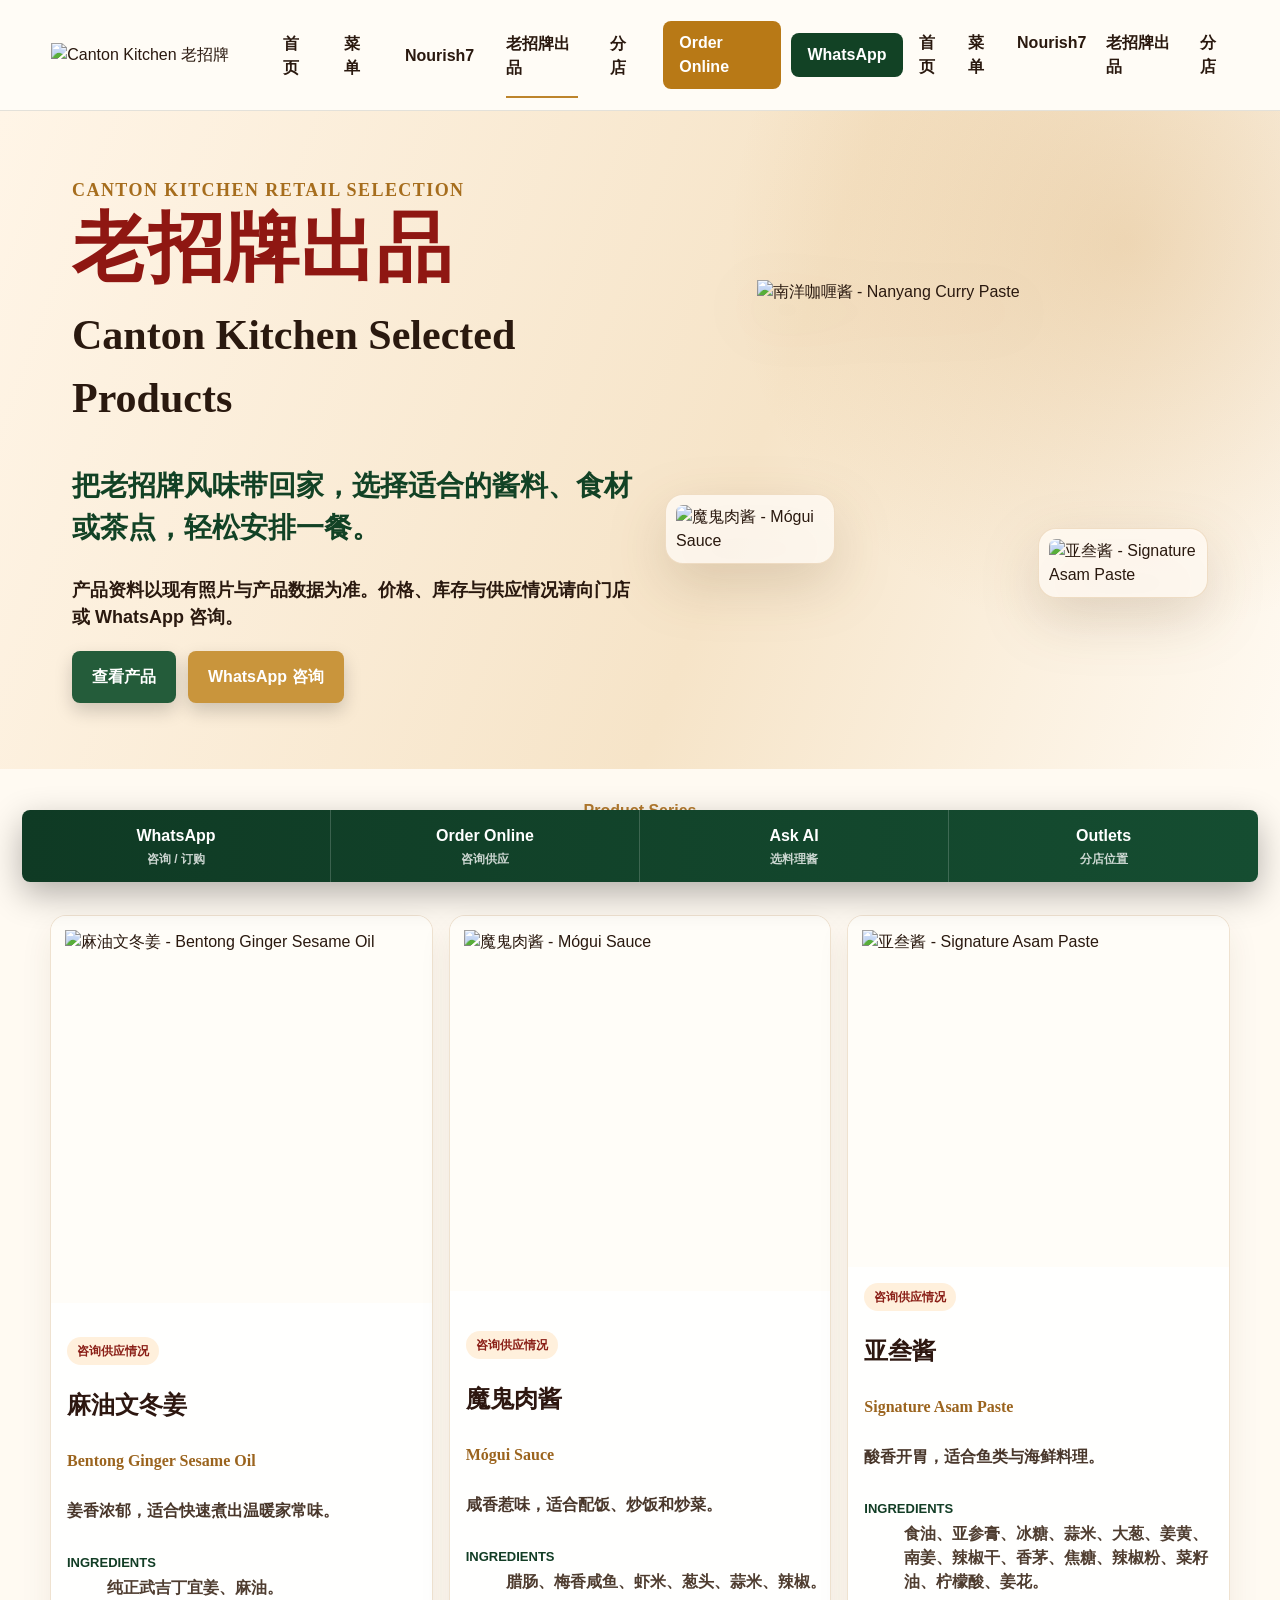
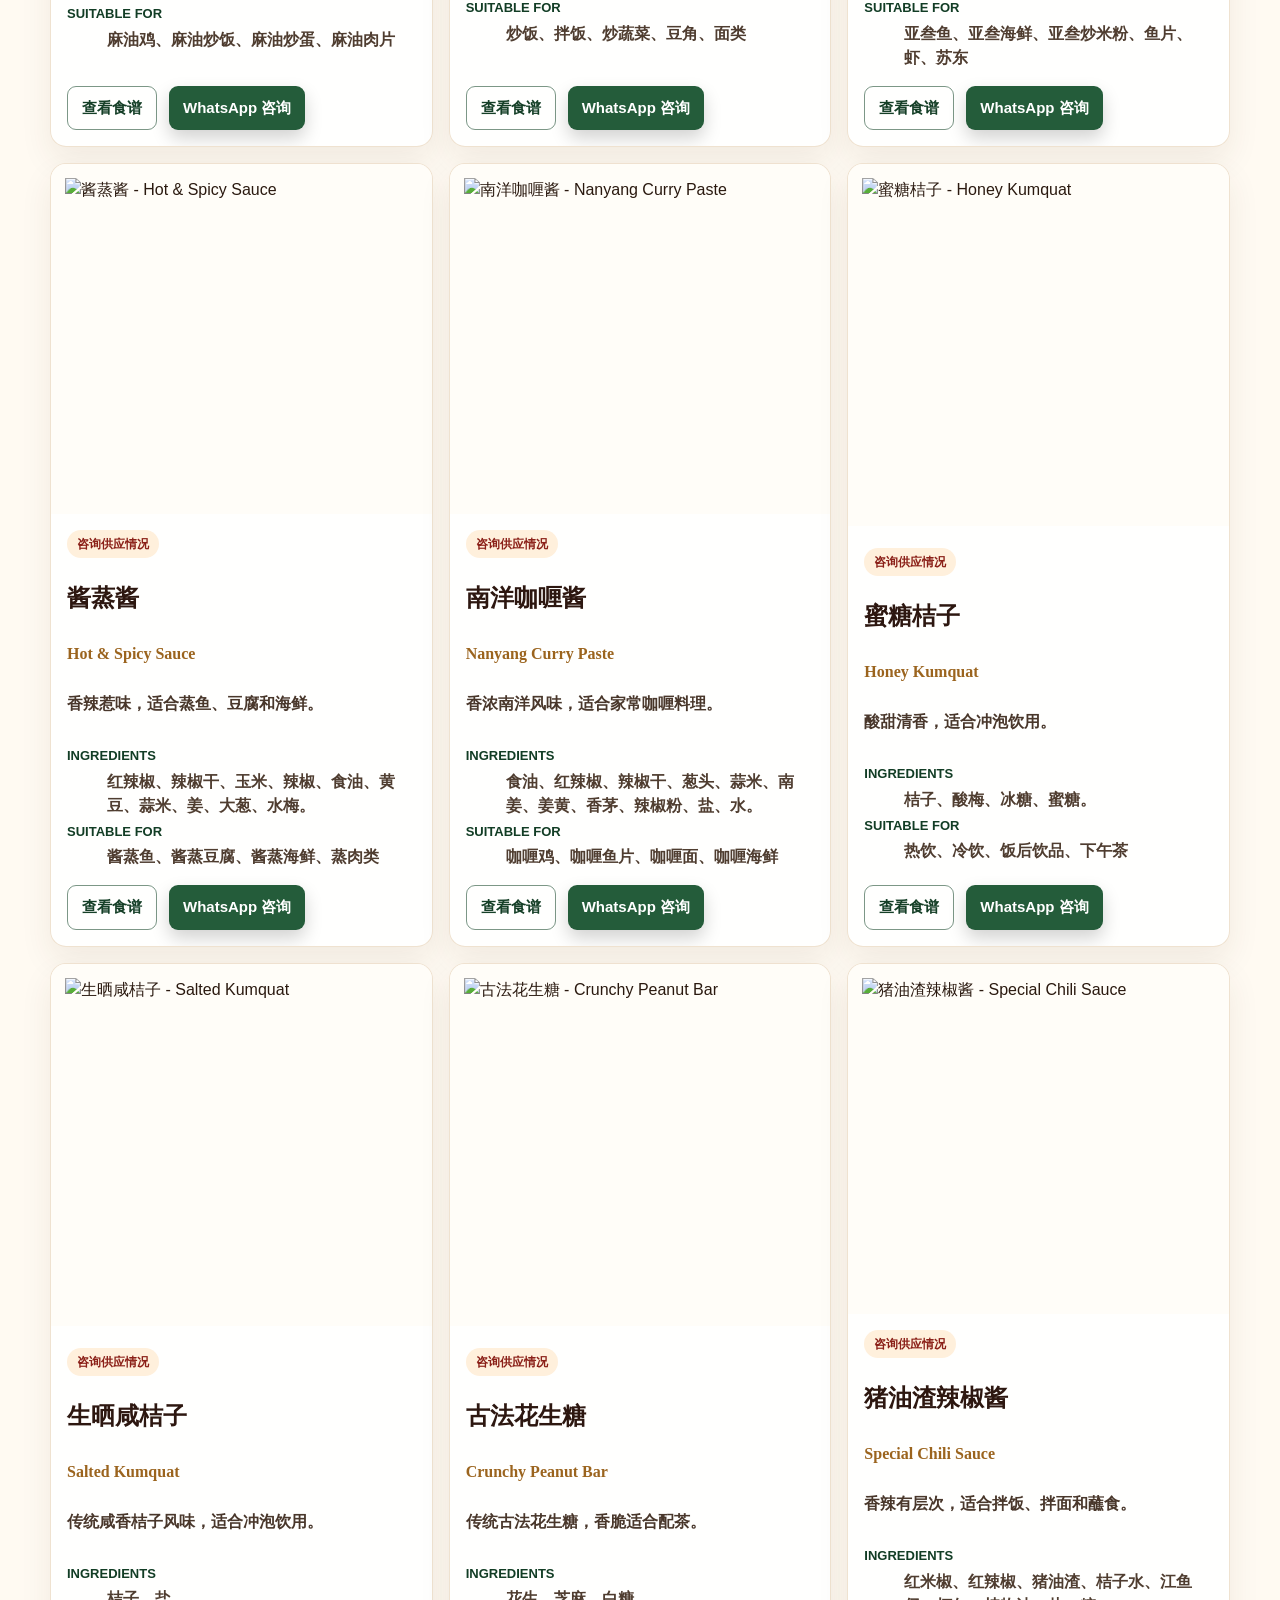
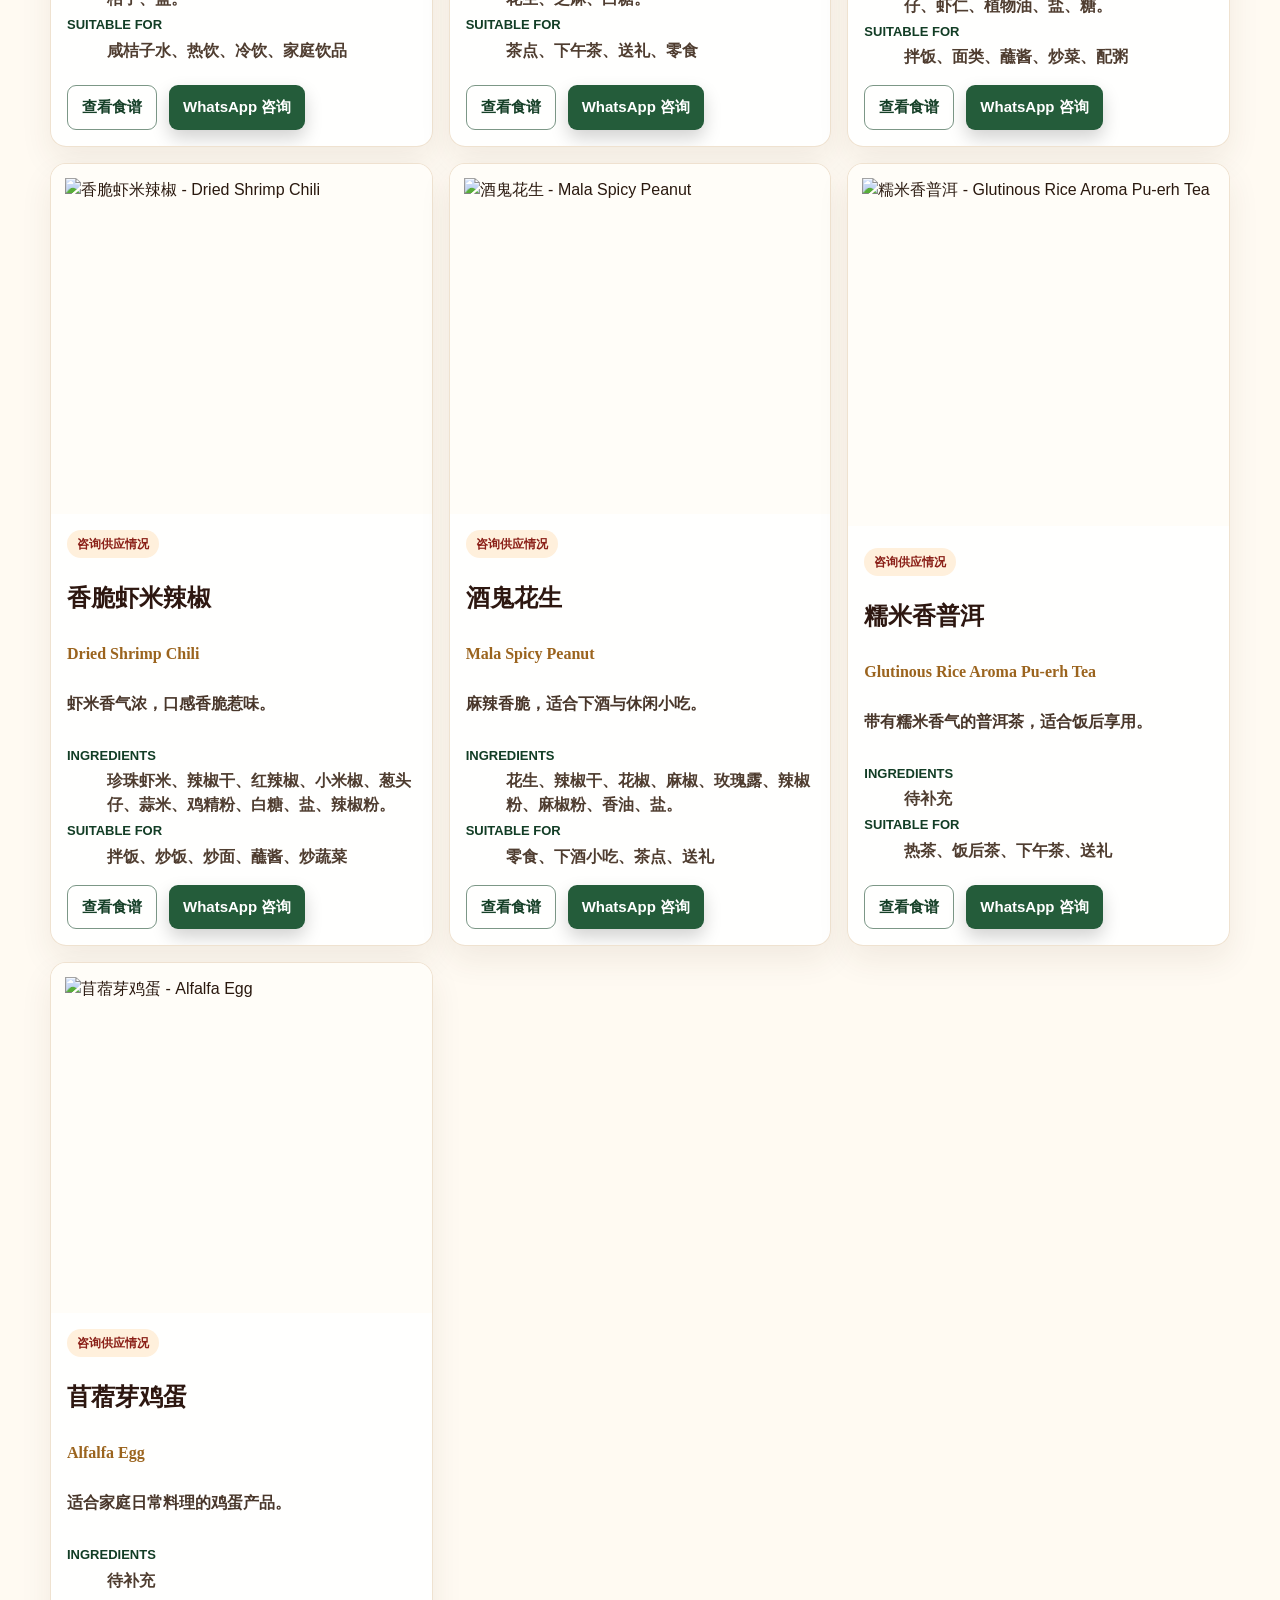
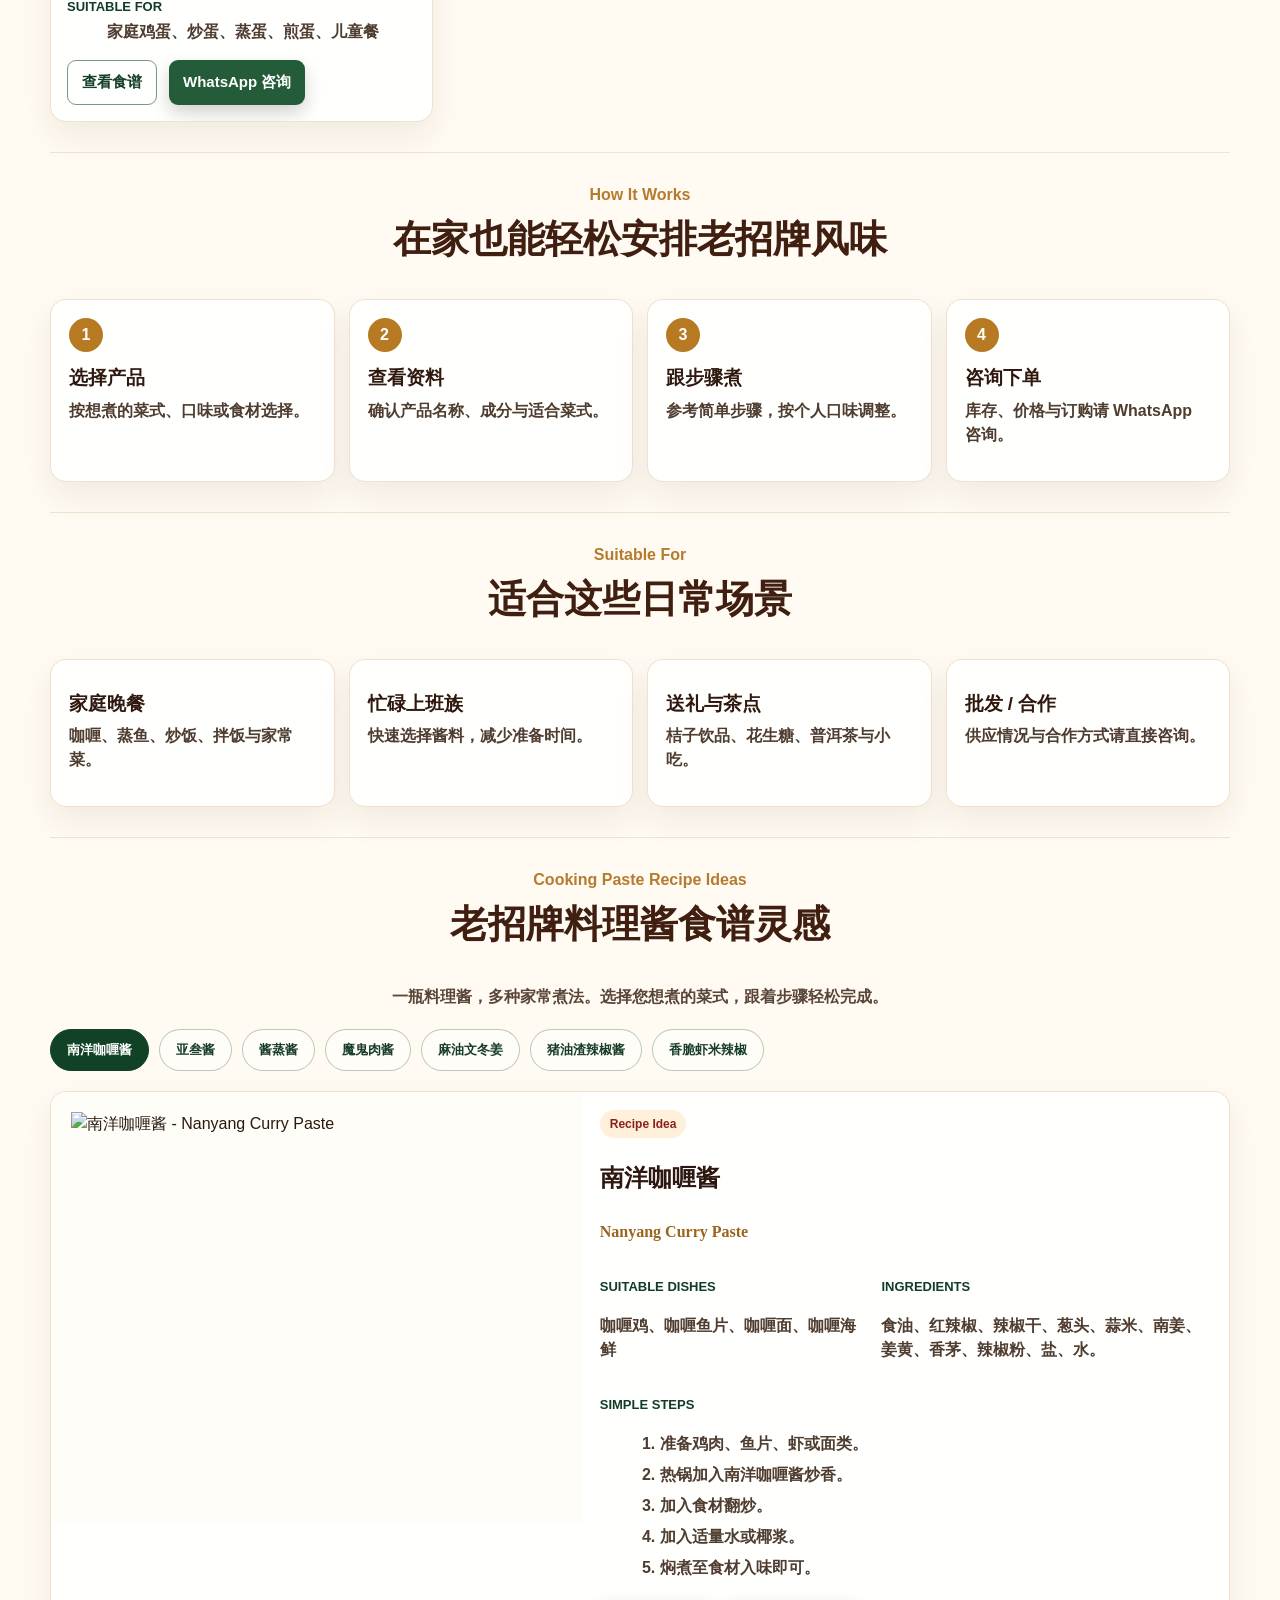
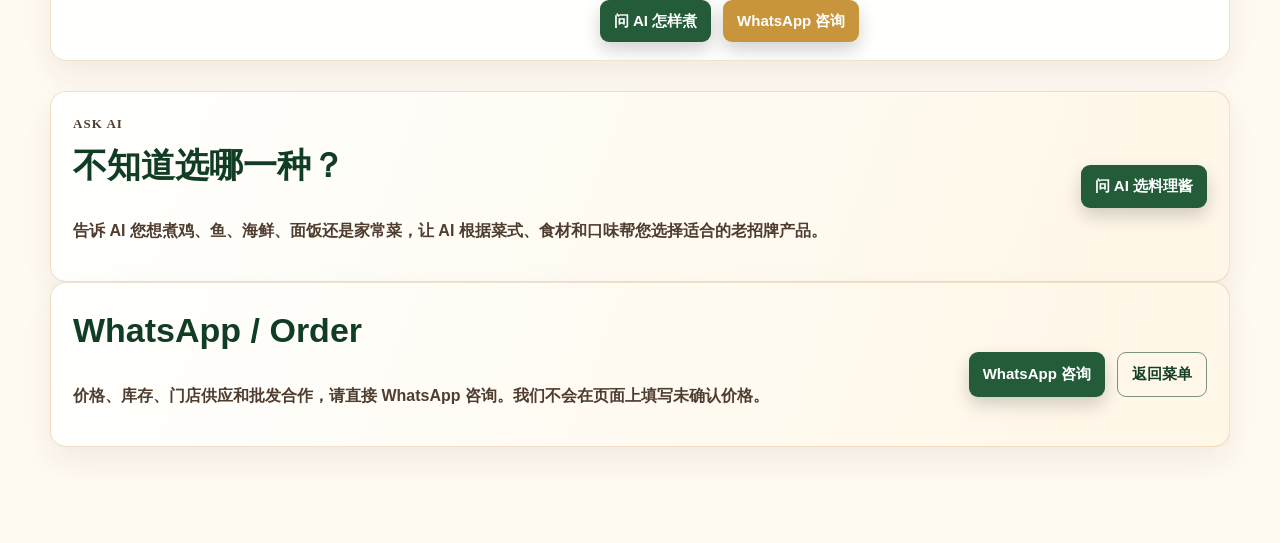
==== cooking-paste.html @ 86aa5e52 "Add files via upload" ====
<!doctype html>
<html lang="zh-Hans">
  <head>
    <meta charset="utf-8" />
    <meta name="viewport" content="width=device-width, initial-scale=1" />
    <title>老招牌出品 | Canton Kitchen</title>
    <meta name="description" content="老招牌出品，使用真实产品照片、清楚资料与食谱灵感。" />
    <link rel="preload" as="image" href="assets/product-nanyang-curry-paste.jpg" />
    <link rel="stylesheet" href="styles.css" />
    <link rel="stylesheet" href="menu.css" />
    <link rel="stylesheet" href="paste.css" />
  </head>
  <body class="paste-page">
    <header class="site-header paste-header">
      <a class="brand" href="index.html" aria-label="Canton Kitchen home">
        <img src="assets/ck-logo.png" alt="Canton Kitchen 老招牌" />
      </a>
      <nav class="desktop-links" aria-label="Main navigation">
        <a href="index.html">首页</a>
        <a href="menu.html">菜单</a>
        <a href="nourish7.html">Nourish7</a>
        <a class="active" href="cooking-paste.html">老招牌出品</a>
        <a href="index.html#branches">分店</a>
      </nav>
      <div class="paste-head-actions">
        <a class="mini-btn mini-gold" href="https://cantonkitchen.feedme.vip" target="_blank" rel="noreferrer">Order Online</a>
        <a class="mini-btn mini-green" href="https://wa.me/" target="_blank" rel="noreferrer">WhatsApp</a>
      </div>
      <button class="menu-button" type="button" aria-label="Open menu" aria-expanded="false">
        <span></span><span></span><span></span>
      </button>
      <nav class="nav-panel" aria-label="Mobile navigation">
        <a href="index.html">首页</a>
        <a href="menu.html">菜单</a>
        <a href="nourish7.html">Nourish7</a>
        <a href="cooking-paste.html">老招牌出品</a>
        <a href="index.html#branches">分店</a>
      </nav>
    </header>

    <main>
      <section class="paste-hero">
        <div class="paste-hero-copy">
          <p class="eyebrow">Canton Kitchen Retail Selection</p>
          <h1>老招牌出品</h1>
          <h2>Canton Kitchen Selected Products</h2>
          <p class="lead">把老招牌风味带回家，选择适合的酱料、食材或茶点，轻松安排一餐。</p>
          <p>产品资料以现有照片与产品数据为准。价格、库存与供应情况请向门店或 WhatsApp 咨询。</p>
          <div class="paste-actions">
            <a class="btn btn-green" href="#series">查看产品</a>
            <a class="btn btn-gold" href="https://wa.me/" target="_blank" rel="noreferrer">WhatsApp 咨询</a>
          </div>
        </div>
        <div class="paste-hero-media" aria-label="老招牌出品产品照片">
          <img class="hero-main-product" src="assets/product-nanyang-curry-paste.jpg" alt="南洋咖喱酱 - Nanyang Curry Paste" />
          <img class="hero-side-product one" src="assets/product-signature-asam-paste.jpg" alt="亚叁酱 - Signature Asam Paste" />
          <img class="hero-side-product two" src="assets/product-mogui-sauce.jpg" alt="魔鬼肉酱 - Mógui Sauce" />
        </div>
      </section>

      <section id="series" class="paste-section">
        <div class="section-heading">
          <p>Product Series</p>
          <h2>老招牌出品系列</h2>
        </div>
        <div class="paste-product-grid">
          <article class="product-card" id="product-bentong-ginger-sesame-oil">
            <img src="assets/product-bentong-ginger-sesame-oil.jpg" alt="麻油文冬姜 - Bentong Ginger Sesame Oil" />
            <div class="product-card-body">
              <p class="status-pill">咨询供应情况</p>
              <h3>麻油文冬姜</h3>
              <p class="english">Bentong Ginger Sesame Oil</p>
              <p>姜香浓郁，适合快速煮出温暖家常味。</p>
              <dl>
                <dt>Ingredients</dt>
                <dd>纯正武吉丁宜姜、麻油。</dd>
                <dt>Suitable for</dt>
                <dd>麻油鸡、麻油炒饭、麻油炒蛋、麻油肉片</dd>
              </dl>
              <div class="card-actions">
                <a class="btn btn-outline" href="#recipes" data-recipe-link="bentong-ginger-sesame-oil">查看食谱</a>
                <a class="btn btn-green" href="https://wa.me/" target="_blank" rel="noreferrer">WhatsApp 咨询</a>
              </div>
            </div>
          </article>

          <article class="product-card" id="product-mogui-sauce">
            <img src="assets/product-mogui-sauce.jpg" alt="魔鬼肉酱 - Mógui Sauce" />
            <div class="product-card-body">
              <p class="status-pill">咨询供应情况</p>
              <h3>魔鬼肉酱</h3>
              <p class="english">Mógui Sauce</p>
              <p>咸香惹味，适合配饭、炒饭和炒菜。</p>
              <dl>
                <dt>Ingredients</dt>
                <dd>腊肠、梅香咸鱼、虾米、葱头、蒜米、辣椒。</dd>
                <dt>Suitable for</dt>
                <dd>炒饭、拌饭、炒蔬菜、豆角、面类</dd>
              </dl>
              <div class="card-actions">
                <a class="btn btn-outline" href="#recipes" data-recipe-link="mogui-sauce">查看食谱</a>
                <a class="btn btn-green" href="https://wa.me/" target="_blank" rel="noreferrer">WhatsApp 咨询</a>
              </div>
            </div>
          </article>

          <article class="product-card" id="product-signature-asam-paste">
            <img src="assets/product-signature-asam-paste.jpg" alt="亚叁酱 - Signature Asam Paste" />
            <div class="product-card-body">
              <p class="status-pill">咨询供应情况</p>
              <h3>亚叁酱</h3>
              <p class="english">Signature Asam Paste</p>
              <p>酸香开胃，适合鱼类与海鲜料理。</p>
              <dl>
                <dt>Ingredients</dt>
                <dd>食油、亚参膏、冰糖、蒜米、大葱、姜黄、南姜、辣椒干、香茅、焦糖、辣椒粉、菜籽油、柠檬酸、姜花。</dd>
                <dt>Suitable for</dt>
                <dd>亚叁鱼、亚叁海鲜、亚叁炒米粉、鱼片、虾、苏东</dd>
              </dl>
              <div class="card-actions">
                <a class="btn btn-outline" href="#recipes" data-recipe-link="signature-asam-paste">查看食谱</a>
                <a class="btn btn-green" href="https://wa.me/" target="_blank" rel="noreferrer">WhatsApp 咨询</a>
              </div>
            </div>
          </article>

          <article class="product-card" id="product-hot-spicy-sauce">
            <img src="assets/product-hot-spicy-sauce.jpg" alt="酱蒸酱 - Hot & Spicy Sauce" />
            <div class="product-card-body">
              <p class="status-pill">咨询供应情况</p>
              <h3>酱蒸酱</h3>
              <p class="english">Hot & Spicy Sauce</p>
              <p>香辣惹味，适合蒸鱼、豆腐和海鲜。</p>
              <dl>
                <dt>Ingredients</dt>
                <dd>红辣椒、辣椒干、玉米、辣椒、食油、黄豆、蒜米、姜、大葱、水梅。</dd>
                <dt>Suitable for</dt>
                <dd>酱蒸鱼、酱蒸豆腐、酱蒸海鲜、蒸肉类</dd>
              </dl>
              <div class="card-actions">
                <a class="btn btn-outline" href="#recipes" data-recipe-link="hot-spicy-sauce">查看食谱</a>
                <a class="btn btn-green" href="https://wa.me/" target="_blank" rel="noreferrer">WhatsApp 咨询</a>
              </div>
            </div>
          </article>

          <article class="product-card" id="product-nanyang-curry-paste">
            <img src="assets/product-nanyang-curry-paste.jpg" alt="南洋咖喱酱 - Nanyang Curry Paste" />
            <div class="product-card-body">
              <p class="status-pill">咨询供应情况</p>
              <h3>南洋咖喱酱</h3>
              <p class="english">Nanyang Curry Paste</p>
              <p>香浓南洋风味，适合家常咖喱料理。</p>
              <dl>
                <dt>Ingredients</dt>
                <dd>食油、红辣椒、辣椒干、葱头、蒜米、南姜、姜黄、香茅、辣椒粉、盐、水。</dd>
                <dt>Suitable for</dt>
                <dd>咖喱鸡、咖喱鱼片、咖喱面、咖喱海鲜</dd>
              </dl>
              <div class="card-actions">
                <a class="btn btn-outline" href="#recipes" data-recipe-link="nanyang-curry-paste">查看食谱</a>
                <a class="btn btn-green" href="https://wa.me/" target="_blank" rel="noreferrer">WhatsApp 咨询</a>
              </div>
            </div>
          </article>

          <article class="product-card">
            <img src="assets/product-honey-kumquat.jpg" alt="蜜糖桔子 - Honey Kumquat" />
            <div class="product-card-body">
              <p class="status-pill">咨询供应情况</p>
              <h3>蜜糖桔子</h3>
              <p class="english">Honey Kumquat</p>
              <p>酸甜清香，适合冲泡饮用。</p>
              <dl>
                <dt>Ingredients</dt>
                <dd>桔子、酸梅、冰糖、蜜糖。</dd>
                <dt>Suitable for</dt>
                <dd>热饮、冷饮、饭后饮品、下午茶</dd>
              </dl>
              <div class="card-actions">
                <a class="btn btn-outline" href="#recipes" data-recipe-link="honey-kumquat">查看食谱</a>
                <a class="btn btn-green" href="https://wa.me/" target="_blank" rel="noreferrer">WhatsApp 咨询</a>
              </div>
            </div>
          </article>

          <article class="product-card">
            <img src="assets/product-salted-kumquat.jpg" alt="生晒咸桔子 - Salted Kumquat" />
            <div class="product-card-body">
              <p class="status-pill">咨询供应情况</p>
              <h3>生晒咸桔子</h3>
              <p class="english">Salted Kumquat</p>
              <p>传统咸香桔子风味，适合冲泡饮用。</p>
              <dl>
                <dt>Ingredients</dt>
                <dd>桔子、盐。</dd>
                <dt>Suitable for</dt>
                <dd>咸桔子水、热饮、冷饮、家庭饮品</dd>
              </dl>
              <div class="card-actions">
                <a class="btn btn-outline" href="#recipes" data-recipe-link="salted-kumquat">查看食谱</a>
                <a class="btn btn-green" href="https://wa.me/" target="_blank" rel="noreferrer">WhatsApp 咨询</a>
              </div>
            </div>
          </article>

          <article class="product-card">
            <img src="assets/product-crunchy-peanut-bar.jpg" alt="古法花生糖 - Crunchy Peanut Bar" />
            <div class="product-card-body">
              <p class="status-pill">咨询供应情况</p>
              <h3>古法花生糖</h3>
              <p class="english">Crunchy Peanut Bar</p>
              <p>传统古法花生糖，香脆适合配茶。</p>
              <dl>
                <dt>Ingredients</dt>
                <dd>花生、芝麻、白糖。</dd>
                <dt>Suitable for</dt>
                <dd>茶点、下午茶、送礼、零食</dd>
              </dl>
              <div class="card-actions">
                <a class="btn btn-outline" href="#recipes" data-recipe-link="crunchy-peanut-bar">查看食谱</a>
                <a class="btn btn-green" href="https://wa.me/" target="_blank" rel="noreferrer">WhatsApp 咨询</a>
              </div>
            </div>
          </article>

          <article class="product-card" id="product-special-chili-sauce">
            <img src="assets/product-special-chili-sauce.jpg" alt="猪油渣辣椒酱 - Special Chili Sauce" />
            <div class="product-card-body">
              <p class="status-pill">咨询供应情况</p>
              <h3>猪油渣辣椒酱</h3>
              <p class="english">Special Chili Sauce</p>
              <p>香辣有层次，适合拌饭、拌面和蘸食。</p>
              <dl>
                <dt>Ingredients</dt>
                <dd>红米椒、红辣椒、猪油渣、桔子水、江鱼仔、虾仁、植物油、盐、糖。</dd>
                <dt>Suitable for</dt>
                <dd>拌饭、面类、蘸酱、炒菜、配粥</dd>
              </dl>
              <div class="card-actions">
                <a class="btn btn-outline" href="#recipes" data-recipe-link="special-chili-sauce">查看食谱</a>
                <a class="btn btn-green" href="https://wa.me/" target="_blank" rel="noreferrer">WhatsApp 咨询</a>
              </div>
            </div>
          </article>

          <article class="product-card" id="product-dried-shrimp-chili">
            <img src="assets/product-dried-shrimp-chili.jpg" alt="香脆虾米辣椒 - Dried Shrimp Chili" />
            <div class="product-card-body">
              <p class="status-pill">咨询供应情况</p>
              <h3>香脆虾米辣椒</h3>
              <p class="english">Dried Shrimp Chili</p>
              <p>虾米香气浓，口感香脆惹味。</p>
              <dl>
                <dt>Ingredients</dt>
                <dd>珍珠虾米、辣椒干、红辣椒、小米椒、葱头仔、蒜米、鸡精粉、白糖、盐、辣椒粉。</dd>
                <dt>Suitable for</dt>
                <dd>拌饭、炒饭、炒面、蘸酱、炒蔬菜</dd>
              </dl>
              <div class="card-actions">
                <a class="btn btn-outline" href="#recipes" data-recipe-link="dried-shrimp-chili">查看食谱</a>
                <a class="btn btn-green" href="https://wa.me/" target="_blank" rel="noreferrer">WhatsApp 咨询</a>
              </div>
            </div>
          </article>

          <article class="product-card">
            <img src="assets/product-mala-spicy-peanut.jpg" alt="酒鬼花生 - Mala Spicy Peanut" />
            <div class="product-card-body">
              <p class="status-pill">咨询供应情况</p>
              <h3>酒鬼花生</h3>
              <p class="english">Mala Spicy Peanut</p>
              <p>麻辣香脆，适合下酒与休闲小吃。</p>
              <dl>
                <dt>Ingredients</dt>
                <dd>花生、辣椒干、花椒、麻椒、玫瑰露、辣椒粉、麻椒粉、香油、盐。</dd>
                <dt>Suitable for</dt>
                <dd>零食、下酒小吃、茶点、送礼</dd>
              </dl>
              <div class="card-actions">
                <a class="btn btn-outline" href="#recipes" data-recipe-link="mala-spicy-peanut">查看食谱</a>
                <a class="btn btn-green" href="https://wa.me/" target="_blank" rel="noreferrer">WhatsApp 咨询</a>
              </div>
            </div>
          </article>

          <article class="product-card">
            <img src="assets/product-glutinous-rice-aroma-puerh-tea.jpg" alt="糯米香普洱 - Glutinous Rice Aroma Pu-erh Tea" />
            <div class="product-card-body">
              <p class="status-pill">咨询供应情况</p>
              <h3>糯米香普洱</h3>
              <p class="english">Glutinous Rice Aroma Pu-erh Tea</p>
              <p>带有糯米香气的普洱茶，适合饭后享用。</p>
              <dl>
                <dt>Ingredients</dt>
                <dd>待补充</dd>
                <dt>Suitable for</dt>
                <dd>热茶、饭后茶、下午茶、送礼</dd>
              </dl>
              <div class="card-actions">
                <a class="btn btn-outline" href="#recipes" data-recipe-link="glutinous-rice-aroma-puerh-tea">查看食谱</a>
                <a class="btn btn-green" href="https://wa.me/" target="_blank" rel="noreferrer">WhatsApp 咨询</a>
              </div>
            </div>
          </article>

          <article class="product-card">
            <img src="assets/product-alfalfa-egg.jpg" alt="苜蓿芽鸡蛋 - Alfalfa Egg" />
            <div class="product-card-body">
              <p class="status-pill">咨询供应情况</p>
              <h3>苜蓿芽鸡蛋</h3>
              <p class="english">Alfalfa Egg</p>
              <p>适合家庭日常料理的鸡蛋产品。</p>
              <dl>
                <dt>Ingredients</dt>
                <dd>待补充</dd>
                <dt>Suitable for</dt>
                <dd>家庭鸡蛋、炒蛋、蒸蛋、煎蛋、儿童餐</dd>
              </dl>
              <div class="card-actions">
                <a class="btn btn-outline" href="#recipes" data-recipe-link="alfalfa-egg">查看食谱</a>
                <a class="btn btn-green" href="https://wa.me/" target="_blank" rel="noreferrer">WhatsApp 咨询</a>
              </div>
            </div>
          </article>
        </div>
      </section>

      <section class="paste-section how-section">
        <div class="section-heading">
          <p>How It Works</p>
          <h2>在家也能轻松安排老招牌风味</h2>
        </div>
        <div class="step-grid">
          <article><b>1</b><h3>选择产品</h3><p>按想煮的菜式、口味或食材选择。</p></article>
          <article><b>2</b><h3>查看资料</h3><p>确认产品名称、成分与适合菜式。</p></article>
          <article><b>3</b><h3>跟步骤煮</h3><p>参考简单步骤，按个人口味调整。</p></article>
          <article><b>4</b><h3>咨询下单</h3><p>库存、价格与订购请 WhatsApp 咨询。</p></article>
        </div>
      </section>

      <section class="paste-section suitable-section">
        <div class="section-heading">
          <p>Suitable For</p>
          <h2>适合这些日常场景</h2>
        </div>
        <div class="suitable-grid">
          <article><h3>家庭晚餐</h3><p>咖喱、蒸鱼、炒饭、拌饭与家常菜。</p></article>
          <article><h3>忙碌上班族</h3><p>快速选择酱料，减少准备时间。</p></article>
          <article><h3>送礼与茶点</h3><p>桔子饮品、花生糖、普洱茶与小吃。</p></article>
          <article><h3>批发 / 合作</h3><p>供应情况与合作方式请直接咨询。</p></article>
        </div>
      </section>

      <section id="recipes" class="paste-section recipe-section">
        <div class="section-heading">
          <p>Cooking Paste Recipe Ideas</p>
          <h2>老招牌料理酱食谱灵感</h2>
          <span>一瓶料理酱，多种家常煮法。选择您想煮的菜式，跟着步骤轻松完成。</span>
        </div>
        <div class="recipe-tabs" role="tablist" aria-label="Cooking paste recipe tabs">
          <button type="button" class="active" data-recipe-tab="nanyang-curry-paste">南洋咖喱酱</button>
          <button type="button" data-recipe-tab="signature-asam-paste">亚叁酱</button>
          <button type="button" data-recipe-tab="hot-spicy-sauce">酱蒸酱</button>
          <button type="button" data-recipe-tab="mogui-sauce">魔鬼肉酱</button>
          <button type="button" data-recipe-tab="bentong-ginger-sesame-oil">麻油文冬姜</button>
          <button type="button" data-recipe-tab="special-chili-sauce">猪油渣辣椒酱</button>
          <button type="button" data-recipe-tab="dried-shrimp-chili">香脆虾米辣椒</button>
        </div>
        <article class="recipe-card" id="recipe-card">
          <img id="recipe-image" src="assets/product-nanyang-curry-paste.jpg" alt="南洋咖喱酱 - Nanyang Curry Paste" />
          <div class="recipe-copy">
            <p class="status-pill">Recipe Idea</p>
            <h3 id="recipe-title">南洋咖喱酱</h3>
            <p id="recipe-english" class="english">Nanyang Curry Paste</p>
            <div class="recipe-meta">
              <div>
                <h4>Suitable dishes</h4>
                <p id="recipe-dishes">咖喱鸡、咖喱鱼片、咖喱面、咖喱海鲜</p>
              </div>
              <div>
                <h4>Ingredients</h4>
                <p id="recipe-ingredients">食油、红辣椒、辣椒干、葱头、蒜米、南姜、姜黄、香茅、辣椒粉、盐、水。</p>
              </div>
            </div>
            <h4>Simple steps</h4>
            <ol id="recipe-steps">
              <li>准备鸡肉、鱼片、虾或面类。</li>
              <li>热锅加入南洋咖喱酱炒香。</li>
              <li>加入食材翻炒。</li>
              <li>加入适量水或椰浆。</li>
              <li>焖煮至食材入味即可。</li>
            </ol>
            <div class="card-actions">
              <a class="btn btn-green" href="#ai-selection">问 AI 怎样煮</a>
              <a class="btn btn-gold" href="https://wa.me/" target="_blank" rel="noreferrer">WhatsApp 咨询</a>
            </div>
          </div>
        </article>
      </section>

      <section id="ai-selection" class="paste-section ai-cta">
        <div>
          <p class="eyebrow">Ask AI</p>
          <h2>不知道选哪一种？</h2>
          <p>告诉 AI 您想煮鸡、鱼、海鲜、面饭还是家常菜，让 AI 根据菜式、食材和口味帮您选择适合的老招牌产品。</p>
        </div>
        <a class="btn btn-green" href="#recipes">问 AI 选料理酱</a>
      </section>

      <section id="order" class="paste-section order-cta">
        <div>
          <h2>WhatsApp / Order</h2>
          <p>价格、库存、门店供应和批发合作，请直接 WhatsApp 咨询。我们不会在页面上填写未确认价格。</p>
        </div>
        <div class="order-actions">
          <a class="btn btn-green" href="https://wa.me/" target="_blank" rel="noreferrer">WhatsApp 咨询</a>
          <a class="btn btn-outline" href="menu.html">返回菜单</a>
        </div>
      </section>
    </main>

    <footer class="menu-action-footer paste-footer">
      <a href="https://wa.me/" target="_blank" rel="noreferrer">WhatsApp<small>咨询 / 订购</small></a>
      <a href="https://cantonkitchen.feedme.vip" target="_blank" rel="noreferrer">Order Online<small>咨询供应</small></a>
      <a href="#ai-selection">Ask AI<small>选料理酱</small></a>
      <a href="index.html#branches">Outlets<small>分店位置</small></a>
    </footer>

    <script src="script.js"></script>
    <script>
      const recipeData = {
        "nanyang-curry-paste": {
          title: "南洋咖喱酱",
          english: "Nanyang Curry Paste",
          image: "assets/product-nanyang-curry-paste.jpg",
          dishes: "咖喱鸡、咖喱鱼片、咖喱面、咖喱海鲜",
          ingredients: "食油、红辣椒、辣椒干、葱头、蒜米、南姜、姜黄、香茅、辣椒粉、盐、水。",
          steps: ["准备鸡肉、鱼片、虾或面类。", "热锅加入南洋咖喱酱炒香。", "加入食材翻炒。", "加入适量水或椰浆。", "焖煮至食材入味即可。"]
        },
        "signature-asam-paste": {
          title: "亚叁酱",
          english: "Signature Asam Paste",
          image: "assets/product-signature-asam-paste.jpg",
          dishes: "亚叁鱼、亚叁海鲜、亚叁炒米粉、鱼片、虾、苏东",
          ingredients: "食油、亚参膏、冰糖、蒜米、大葱、姜黄、南姜、辣椒干、香茅、焦糖、辣椒粉、菜籽油、柠檬酸、姜花。",
          steps: ["准备鱼、虾、苏东或米粉。", "热锅加入亚叁酱炒香。", "加入食材与适量水。", "可搭配番茄、羊角豆或黄梨。", "焖煮至入味即可。"]
        },
        "hot-spicy-sauce": {
          title: "酱蒸酱",
          english: "Hot & Spicy Sauce",
          image: "assets/product-hot-spicy-sauce.jpg",
          dishes: "酱蒸鱼、酱蒸豆腐、酱蒸海鲜、蒸肉类",
          ingredients: "红辣椒、辣椒干、玉米、辣椒、食油、黄豆、蒜米、姜、大葱、水梅。",
          steps: ["准备鱼、豆腐或海鲜。", "把酱蒸酱铺在食材上。", "放入蒸锅蒸至熟透。", "撒上葱花或香菜。", "趁热享用。"]
        },
        "mogui-sauce": {
          title: "魔鬼肉酱",
          english: "Mógui Sauce",
          image: "assets/product-mogui-sauce.jpg",
          dishes: "炒饭、拌饭、炒蔬菜、豆角、面类",
          ingredients: "腊肠、梅香咸鱼、虾米、葱头、蒜米、辣椒。",
          steps: ["准备白饭、蔬菜或面类。", "热锅加入魔鬼肉酱炒香。", "加入食材翻炒均匀。", "按口味简单调味。", "香气浓郁，适合配饭享用。"]
        },
        "bentong-ginger-sesame-oil": {
          title: "麻油文冬姜",
          english: "Bentong Ginger Sesame Oil",
          image: "assets/product-bentong-ginger-sesame-oil.jpg",
          dishes: "麻油鸡、麻油炒饭、麻油炒蛋、麻油肉片",
          ingredients: "纯正武吉丁宜姜、麻油。",
          steps: ["准备鸡肉、鸡蛋或肉片。", "热锅加入麻油文冬姜炒香。", "加入食材翻炒。", "可加入少许米酒或调味。", "趁热享用。"]
        },
        "special-chili-sauce": {
          title: "猪油渣辣椒酱",
          english: "Special Chili Sauce",
          image: "assets/product-special-chili-sauce.jpg",
          dishes: "拌饭、面类、蘸酱、炒菜、配粥",
          ingredients: "红米椒、红辣椒、猪油渣、桔子水、江鱼仔、虾仁、植物油、盐、糖。",
          steps: ["可直接作为蘸酱。", "也可加入热饭或面类拌匀。", "炒菜时可加入少量提升香气。", "按个人辣度调整用量。"]
        },
        "dried-shrimp-chili": {
          title: "香脆虾米辣椒",
          english: "Dried Shrimp Chili",
          image: "assets/product-dried-shrimp-chili.jpg",
          dishes: "拌饭、炒饭、炒面、蘸酱、炒蔬菜",
          ingredients: "珍珠虾米、辣椒干、红辣椒、小米椒、葱头仔、蒜米、鸡精粉、白糖、盐、辣椒粉。",
          steps: ["可直接配饭或面。", "炒饭或炒面时加入少量。", "也可用于炒蔬菜提味。", "按个人辣度调整用量。"]
        },
        "honey-kumquat": {
          title: "蜜糖桔子",
          english: "Honey Kumquat",
          image: "assets/product-honey-kumquat.jpg",
          dishes: "热饮、冷饮、饭后饮品、下午茶",
          ingredients: "桔子、酸梅、冰糖、蜜糖。",
          steps: ["取适量蜜糖桔子放入杯中。", "加入温水或冷水。", "搅拌均匀。", "可按个人口味调整浓淡。", "适合作为饭后或下午茶饮品。"]
        },
        "salted-kumquat": {
          title: "生晒咸桔子",
          english: "Salted Kumquat",
          image: "assets/product-salted-kumquat.jpg",
          dishes: "咸桔子水、热饮、冷饮、家庭饮品",
          ingredients: "桔子、盐。",
          steps: ["取一至两粒咸桔子放入杯中。", "轻轻压开。", "加入温水或冷水。", "按口味调整浓淡。", "搅拌后即可饮用。"]
        },
        "crunchy-peanut-bar": {
          title: "古法花生糖",
          english: "Crunchy Peanut Bar",
          image: "assets/product-crunchy-peanut-bar.jpg",
          dishes: "茶点、下午茶、送礼、零食",
          ingredients: "花生、芝麻、白糖。",
          steps: ["可直接享用。", "适合搭配热茶或咖啡。", "也适合作为小礼品。", "开封后请密封保存。"]
        },
        "mala-spicy-peanut": {
          title: "酒鬼花生",
          english: "Mala Spicy Peanut",
          image: "assets/product-mala-spicy-peanut.jpg",
          dishes: "零食、下酒小吃、茶点、送礼",
          ingredients: "花生、辣椒干、花椒、麻椒、玫瑰露、辣椒粉、麻椒粉、香油、盐。",
          steps: ["开封即可享用。", "适合作为下酒小吃。", "也可搭配茶饮或聚会分享。", "开封后请密封保存。"]
        },
        "glutinous-rice-aroma-puerh-tea": {
          title: "糯米香普洱",
          english: "Glutinous Rice Aroma Pu-erh Tea",
          image: "assets/product-glutinous-rice-aroma-puerh-tea.jpg",
          dishes: "热茶、饭后茶、下午茶、送礼",
          ingredients: "待补充",
          steps: ["取一粒茶放入茶壶或杯中。", "加入热水冲泡。", "第一泡可快速洗茶。", "再加入热水正式冲泡。", "按个人口味调整浓淡。"]
        },
        "alfalfa-egg": {
          title: "苜蓿芽鸡蛋",
          english: "Alfalfa Egg",
          image: "assets/product-alfalfa-egg.jpg",
          dishes: "家庭鸡蛋、炒蛋、蒸蛋、煎蛋、儿童餐",
          ingredients: "待补充",
          steps: ["适合煎蛋、炒蛋或蒸蛋。", "可搭配蔬菜或米饭。", "适合家庭日常料理。", "需冷藏保存。"]
        }
      };

      const tabs = document.querySelectorAll("[data-recipe-tab]");
      const recipeLinks = document.querySelectorAll("[data-recipe-link]");
      const recipeImage = document.getElementById("recipe-image");
      const recipeTitle = document.getElementById("recipe-title");
      const recipeEnglish = document.getElementById("recipe-english");
      const recipeDishes = document.getElementById("recipe-dishes");
      const recipeIngredients = document.getElementById("recipe-ingredients");
      const recipeSteps = document.getElementById("recipe-steps");

      function showRecipe(id) {
        const recipe = recipeData[id];
        if (!recipe) return;
        tabs.forEach((tab) => tab.classList.toggle("active", tab.dataset.recipeTab === id));
        recipeImage.src = recipe.image;
        recipeImage.alt = `${recipe.title} - ${recipe.english}`;
        recipeTitle.textContent = recipe.title;
        recipeEnglish.textContent = recipe.english;
        recipeDishes.textContent = recipe.dishes;
        recipeIngredients.textContent = recipe.ingredients;
        recipeSteps.innerHTML = recipe.steps.map((step) => `<li>${step}</li>`).join("");
      }

      tabs.forEach((tab) => {
        tab.addEventListener("click", () => showRecipe(tab.dataset.recipeTab));
      });

      recipeLinks.forEach((link) => {
        link.addEventListener("click", () => showRecipe(link.dataset.recipeLink));
      });
    </script>
    <script>
      (function(){if(!window.chatbase||window.chatbase("getState")!=="initialized"){window.chatbase=(...arguments)=>{if(!window.chatbase.q){window.chatbase.q=[]}window.chatbase.q.push(arguments)};window.chatbase=new Proxy(window.chatbase,{get(target,prop){if(prop==="q"){return target.q}return(...args)=>target(prop,...args)}})}const onLoad=function(){const script=document.createElement("script");script.src="https://www.chatbase.co/embed.min.js";script.id="5jCVWKMmELRn6wnHSj6-G";script.domain="www.chatbase.co";document.body.appendChild(script)};if(document.readyState==="complete"){onLoad()}else{window.addEventListener("load",onLoad)}})();
    </script>
  </body>
</html>
---- styles.css ----
:root {
  --ink: #171717;
  --muted: #625a4f;
  --paper: #fffaf2;
  --cream: #f6efe4;
  --green: #173f2a;
  --green-2: #245c3a;
  --gold: #c9953c;
  --red: #b51f16;
  --line: rgba(26, 25, 22, 0.12);
  --shadow: 0 14px 32px rgba(26, 20, 10, 0.14);
}

* {
  box-sizing: border-box;
}

html {
  scroll-behavior: smooth;
}

body {
  margin: 0;
  color: var(--ink);
  background: var(--paper);
  font-family: "Inter", "Segoe UI", "Microsoft YaHei", "Noto Sans SC", Arial, sans-serif;
  line-height: 1.5;
  padding-bottom: 78px;
}

a {
  color: inherit;
  text-decoration: none;
}

img {
  display: block;
  max-width: 100%;
}

svg {
  fill: none;
  stroke: currentColor;
  stroke-linecap: round;
  stroke-linejoin: round;
  stroke-width: 2;
}

.site-header {
  position: sticky;
  top: 0;
  z-index: 20;
  display: flex;
  align-items: center;
  justify-content: space-between;
  min-height: 72px;
  padding: 12px clamp(16px, 4vw, 52px);
  background: rgba(255, 252, 246, 0.96);
  border-bottom: 1px solid var(--line);
  backdrop-filter: blur(14px);
}

.brand img {
  width: clamp(160px, 30vw, 232px);
  height: auto;
}

.menu-button {
  display: grid;
  gap: 5px;
  width: 44px;
  height: 44px;
  place-content: center;
  color: var(--ink);
  background: transparent;
  border: 0;
  cursor: pointer;
}

.menu-button span {
  width: 28px;
  height: 3px;
  background: currentColor;
  border-radius: 2px;
}

.nav-panel {
  position: fixed;
  inset: 72px 12px auto;
  display: none;
  grid-template-columns: 1fr;
  gap: 8px;
  padding: 12px;
  background: #fff;
  border: 1px solid var(--line);
  border-radius: 8px;
  box-shadow: var(--shadow);
}

.nav-panel.is-open {
  display: grid;
}

.nav-panel a {
  padding: 12px;
  border-radius: 6px;
  font-weight: 800;
}

.nav-panel a:hover {
  background: var(--cream);
}

.hero {
  position: relative;
  min-height: min(70vh, 680px);
  overflow: hidden;
  background: #120c08;
}

.hero-image {
  position: absolute;
  inset: 0;
  width: 100%;
  height: 100%;
  object-fit: cover;
  object-position: 60% center;
}

.hero-shade {
  position: absolute;
  inset: 0;
  background:
    linear-gradient(90deg, rgba(0, 0, 0, 0.82), rgba(0, 0, 0, 0.42) 48%, rgba(0, 0, 0, 0.08)),
    linear-gradient(0deg, rgba(0, 0, 0, 0.38), transparent 45%);
}

.hero-content {
  position: relative;
  z-index: 1;
  width: min(660px, 100%);
  padding: clamp(34px, 8vw, 82px) clamp(20px, 6vw, 78px);
  color: white;
}

.stamp {
  margin: 0 0 14px;
  color: #f6c96a;
  font-size: clamp(15px, 2.7vw, 24px);
  font-weight: 900;
}

h1,
h2,
h3,
p {
  margin-top: 0;
}

h1 {
  margin-bottom: 18px;
  font-family: Georgia, "Times New Roman", "Microsoft YaHei", serif;
  font-size: clamp(46px, 12vw, 86px);
  line-height: 0.95;
  letter-spacing: 0;
}

h1 span {
  font-size: clamp(31px, 7vw, 54px);
}

.hero-copy {
  max-width: 460px;
  margin-bottom: 28px;
  font-size: clamp(18px, 3vw, 24px);
  font-weight: 700;
}

.hero-actions,
.band-actions,
.branch-actions {
  display: flex;
  flex-wrap: wrap;
  gap: 12px;
}

.btn {
  display: inline-flex;
  align-items: center;
  justify-content: center;
  gap: 10px;
  min-height: 52px;
  padding: 13px 20px;
  border-radius: 8px;
  font-weight: 900;
  box-shadow: 0 8px 18px rgba(0, 0, 0, 0.18);
}

.btn svg {
  width: 24px;
  height: 24px;
}

.btn-green {
  color: white;
  background: var(--green-2);
}

.btn-gold {
  color: white;
  background: var(--gold);
}

.btn-red {
  color: white;
  background: var(--red);
}

.btn-outline {
  color: var(--green);
  background: white;
  border: 1px solid var(--green);
  box-shadow: none;
}

.quick-section,
.section,
.assistant-band,
.promo {
  width: min(1180px, calc(100% - 28px));
  margin: 0 auto;
}

.quick-section {
  padding: 28px 0 10px;
}

.quick-section h2,
.section > h2 {
  display: flex;
  align-items: center;
  justify-content: center;
  gap: 14px;
  margin-bottom: 18px;
  font-size: clamp(24px, 4vw, 34px);
  letter-spacing: 0;
}

.quick-section h2 span,
.section > h2 span {
  width: 34px;
  height: 2px;
  background: var(--gold);
}

.quick-grid {
  display: grid;
  grid-template-columns: repeat(2, minmax(0, 1fr));
  gap: 12px;
}

.quick-card {
  display: grid;
  min-height: 148px;
  padding: 18px 14px;
  place-items: center;
  text-align: center;
  background: white;
  border: 1px solid var(--line);
  border-radius: 8px;
  box-shadow: 0 10px 26px rgba(31, 26, 18, 0.08);
}

.quick-card svg {
  width: 48px;
  height: 48px;
  color: var(--green);
}

.quick-card strong {
  font-size: 20px;
}

.quick-card small {
  color: var(--muted);
  font-weight: 700;
}

.quick-card.accent-gold svg {
  color: #9f6b18;
}

.quick-card.accent-red svg {
  color: var(--red);
}

.section {
  padding: 28px 0;
}

.dish-grid,
.branch-grid {
  display: grid;
  gap: 16px;
}

.dish-card {
  position: relative;
  display: block;
  aspect-ratio: 4 / 3;
  min-height: 235px;
  overflow: hidden;
  color: white;
  text-decoration: none;
  background: #18130f;
  border-radius: 8px;
  box-shadow: var(--shadow);
}

.dish-card img {
  width: 100%;
  height: 100%;
  min-height: 235px;
  object-fit: cover;
  opacity: 0.92;
}

.dish-card::after {
  content: "";
  position: absolute;
  inset: 35% 0 0;
  background: linear-gradient(transparent, rgba(0, 0, 0, 0.88));
}

.dish-card div {
  position: absolute;
  right: 16px;
  bottom: 14px;
  left: 16px;
  z-index: 1;
}

.dish-card h3 {
  margin-bottom: 4px;
  font-size: 24px;
}

.dish-card p {
  margin: 0;
  font-weight: 800;
}

.assistant-band {
  display: grid;
  grid-template-columns: auto 1fr;
  gap: 16px;
  align-items: center;
  margin-top: 4px;
  padding: 22px;
  background: linear-gradient(100deg, #e7efe6, #f8f4ea);
  border-radius: 8px;
  border: 1px solid var(--line);
}

.bot-face {
  display: grid;
  width: 70px;
  height: 70px;
  place-items: center;
  color: white;
  background: var(--green);
  border-radius: 50%;
}

.bot-face span {
  width: 38px;
  height: 30px;
  background:
    radial-gradient(circle at 30% 48%, var(--green) 0 3px, transparent 4px),
    radial-gradient(circle at 70% 48%, var(--green) 0 3px, transparent 4px),
    white;
  border-radius: 10px;
}

.assistant-band h2 {
  margin-bottom: 4px;
  font-size: clamp(25px, 4vw, 36px);
}

.assistant-band p {
  margin-bottom: 0;
  color: #3b372f;
  font-weight: 700;
}

.band-actions {
  grid-column: 1 / -1;
}

.promo {
  display: grid;
  gap: 16px;
  align-items: center;
  margin-top: 24px;
  padding: 22px;
  background: linear-gradient(105deg, #fffdf8 0%, #f4e6d4 100%);
  border: 1px solid rgba(181, 31, 22, 0.12);
  border-radius: 8px;
  overflow: hidden;
}

.promo img {
  width: 100%;
  aspect-ratio: 4 / 3;
  object-fit: cover;
  border-radius: 8px;
}

.eyebrow {
  margin-bottom: 6px;
  color: var(--red);
  font-size: clamp(26px, 5vw, 42px);
  font-family: Georgia, "Times New Roman", "Microsoft YaHei", serif;
  font-weight: 900;
}

.promo h2 {
  font-size: clamp(20px, 3vw, 28px);
}

.promo-meta,
.price-row {
  display: flex;
  flex-wrap: wrap;
  gap: 12px 22px;
  margin-bottom: 12px;
  font-weight: 800;
}

.price-row strong {
  color: var(--red);
  font-size: clamp(26px, 5vw, 38px);
}

.section-head {
  display: flex;
  align-items: center;
  justify-content: space-between;
  gap: 16px;
  margin-bottom: 14px;
}

.section-head h2 {
  margin: 0;
  font-size: clamp(25px, 4vw, 36px);
}

.section-head a {
  color: var(--green);
  font-weight: 900;
}

.branch-card {
  overflow: hidden;
  background: white;
  border: 1px solid var(--line);
  border-radius: 8px;
  box-shadow: 0 10px 26px rgba(31, 26, 18, 0.08);
}

.branch-card img {
  width: 100%;
  aspect-ratio: 16 / 9;
  object-fit: cover;
}

.branch-card > div {
  padding: 14px;
}

.branch-card h3 {
  margin-bottom: 5px;
  font-size: 22px;
}

.branch-card p,
.branch-card small {
  color: #38342e;
  font-weight: 700;
}

.branch-card small {
  display: block;
  margin-bottom: 14px;
}

.branch-actions a {
  flex: 1;
  min-width: 118px;
  padding: 10px 14px;
  color: var(--green);
  text-align: center;
  border: 1px solid var(--green);
  border-radius: 6px;
  font-weight: 900;
}

.branch-actions a:nth-child(2) {
  color: #9f6414;
  border-color: var(--gold);
}

.footer {
  display: grid;
  grid-template-columns: repeat(3, 1fr);
  gap: 10px;
  padding: 26px 16px 92px;
  color: white;
  text-align: center;
  background: var(--green);
}

.footer a {
  color: #f7d795;
  font-weight: 900;
}

.footer p {
  grid-column: 1 / -1;
  margin: 0;
  color: rgba(255, 255, 255, 0.86);
}

.mobile-bar {
  position: fixed;
  right: 0;
  bottom: 0;
  left: 0;
  z-index: 30;
  display: grid;
  grid-template-columns: repeat(3, 1fr);
  min-height: 70px;
  padding-bottom: env(safe-area-inset-bottom);
  color: white;
  background: linear-gradient(90deg, #113520, #17492d);
  box-shadow: 0 -10px 24px rgba(0, 0, 0, 0.22);
}

.mobile-bar a {
  display: grid;
  gap: 3px;
  place-items: center;
  padding: 8px 4px;
  color: #f5c778;
  font-size: 13px;
  font-weight: 900;
}

.mobile-bar svg {
  width: 25px;
  height: 25px;
}

@media (min-width: 720px) {
  body {
    padding-bottom: 0;
  }

  .menu-button {
    display: none;
  }

  .nav-panel {
    position: static;
    display: flex;
    gap: 20px;
    padding: 0;
    background: transparent;
    border: 0;
    box-shadow: none;
  }

  .nav-panel a {
    padding: 6px 0;
  }

  .quick-grid {
    grid-template-columns: repeat(4, minmax(0, 1fr));
    gap: 18px;
  }

  .dish-grid,
  .branch-grid {
    grid-template-columns: repeat(3, minmax(0, 1fr));
  }

  .assistant-band {
    grid-template-columns: auto 1fr auto;
    padding: 28px 34px;
  }

  .band-actions {
    grid-column: auto;
    justify-content: flex-end;
  }

  .promo {
    grid-template-columns: 1.1fr 0.9fr;
    padding: 34px 46px;
  }

  .mobile-bar {
    display: none;
  }

  .footer {
    padding-bottom: 26px;
  }
}

@media (max-width: 520px) {
  .hero {
    min-height: 620px;
  }

  .hero-image {
    object-position: 58% center;
  }

  .hero-shade {
    background:
      linear-gradient(180deg, rgba(0, 0, 0, 0.82), rgba(0, 0, 0, 0.44) 55%, rgba(0, 0, 0, 0.72)),
      linear-gradient(90deg, rgba(0, 0, 0, 0.48), transparent);
  }

  .hero-content {
    display: flex;
    min-height: 620px;
    flex-direction: column;
    justify-content: flex-end;
    padding-bottom: 34px;
  }

  .hero-actions .btn {
    flex: 1 1 100%;
  }

  .assistant-band {
    grid-template-columns: 1fr;
    text-align: center;
  }

  .bot-face {
    margin: 0 auto;
  }

  .band-actions .btn {
    width: 100%;
  }

  .footer {
    font-size: 13px;
  }
}
---- menu.css ----
.menu-page {
  background: #fffdf8;
  padding-bottom: 110px;
}

.menu-header {
  min-height: 84px;
}

.header-actions {
  display: none;
  gap: 12px;
  margin-left: auto;
  margin-right: 18px;
}

.mini-btn {
  display: inline-flex;
  align-items: center;
  gap: 8px;
  min-height: 44px;
  padding: 10px 16px;
  color: white;
  border-radius: 8px;
  font-weight: 900;
}

.mini-btn svg {
  width: 21px;
  height: 21px;
}

.mini-gold {
  background: #b87916;
}

.mini-green {
  background: #124225;
}

.menu-hero {
  position: relative;
  min-height: 280px;
  display: grid;
  align-items: center;
  overflow: hidden;
  background: #0b2b1d url("assets/menu-fish.jpg") center right / cover no-repeat;
}

.menu-hero::before {
  content: "";
  position: absolute;
  inset: 0;
  background:
    linear-gradient(90deg, rgba(8, 42, 28, 0.96), rgba(8, 42, 28, 0.74) 42%, rgba(8, 42, 28, 0.08)),
    linear-gradient(0deg, rgba(0, 0, 0, 0.2), transparent);
}

.menu-hero-copy {
  position: relative;
  width: min(1180px, calc(100% - 40px));
  margin: 0 auto;
  color: white;
}

.menu-hero-copy p {
  margin-bottom: 4px;
  color: #dba857;
  font-size: clamp(34px, 7vw, 58px);
  font-family: Georgia, "Times New Roman", "Microsoft YaHei", serif;
  font-weight: 900;
}

.menu-hero-copy h1 {
  margin-bottom: 18px;
  font-size: clamp(34px, 6vw, 54px);
  line-height: 1;
}

.menu-hero-copy span {
  display: block;
  max-width: 430px;
  font-size: clamp(16px, 2.6vw, 22px);
  font-weight: 800;
}

.menu-wrap {
  width: min(1180px, calc(100% - 28px));
  margin: 0 auto;
}

.outlet-section {
  padding: 28px 0 20px;
}

.menu-title-row,
.category-head,
.menu-note {
  display: flex;
  align-items: center;
  justify-content: space-between;
  gap: 16px;
}

.menu-title-row h2,
.category-head h2,
.featured-section h2 {
  margin-bottom: 0;
  font-size: clamp(24px, 4vw, 34px);
}

.menu-title-row p {
  margin: 0;
  font-family: Georgia, "Times New Roman", serif;
  font-weight: 800;
}

.menu-title-row small {
  display: none;
  align-items: center;
  gap: 8px;
  color: #6b6257;
  font-weight: 700;
}

.menu-title-row small svg,
.category-head h2 svg {
  width: 22px;
  height: 22px;
  color: #a77022;
}

.outlet-grid {
  display: grid;
  gap: 14px;
  margin-top: 18px;
}

.outlet-card {
  position: relative;
  overflow: hidden;
  background: white;
  border: 1px solid var(--line);
  border-radius: 8px;
  box-shadow: 0 10px 24px rgba(39, 31, 19, 0.07);
  cursor: pointer;
}

.outlet-card.is-selected {
  border-color: #17492d;
  box-shadow: 0 0 0 2px rgba(23, 73, 45, 0.12);
}

.outlet-card img {
  width: 100%;
  aspect-ratio: 16 / 7;
  object-fit: cover;
}

.outlet-card button {
  position: absolute;
  top: 12px;
  right: 12px;
  display: grid;
  width: 42px;
  height: 42px;
  place-items: center;
  color: white;
  background: #17492d;
  border: 0;
  border-radius: 50%;
}

.outlet-card button svg {
  width: 24px;
  height: 24px;
}

.outlet-card div {
  padding: 14px;
}

.outlet-card h3 {
  margin-bottom: 7px;
  font-size: 22px;
}

.outlet-card h3 span {
  display: inline-block;
  margin-left: 5px;
  padding: 3px 8px;
  color: white;
  background: #17492d;
  border-radius: 5px;
  font-size: 14px;
}

.outlet-card p,
.outlet-card small {
  color: #4d463d;
  font-weight: 700;
}

.outlet-card p {
  margin-bottom: 10px;
}

.outlet-card small {
  display: block;
  margin-top: 4px;
}

.category-section {
  padding: 18px 0 24px;
}

.category-head {
  padding-bottom: 12px;
  border-bottom: 1px solid var(--line);
}

.category-head h2 {
  display: inline-flex;
  align-items: center;
  gap: 10px;
}

.all-menu-button,
.more-button {
  display: inline-flex;
  align-items: center;
  justify-content: center;
  gap: 10px;
  min-height: 44px;
  padding: 10px 18px;
  color: #173f2a;
  background: white;
  border: 1px solid rgba(23, 63, 42, 0.55);
  border-radius: 8px;
  font-weight: 900;
}

.category-scroll {
  display: flex;
  gap: 12px;
  margin-top: 18px;
  overflow-x: auto;
  padding-bottom: 4px;
  scrollbar-width: none;
}

.category-scroll::-webkit-scrollbar {
  display: none;
}

.category-pill {
  display: inline-flex;
  min-width: max-content;
  align-items: center;
  justify-content: center;
  padding: 11px 16px;
  color: #163d29;
  background: transparent;
  border: 0;
  border-radius: 8px;
  font-weight: 900;
  cursor: pointer;
}

.category-pill svg {
  width: 36px;
  height: 36px;
  color: currentColor;
}

.category-pill.active {
  color: white;
  background: #173f2a;
}

.category-pill:not(.active) svg {
  color: #9b671f;
}

.featured-section {
  padding: 10px 0 26px;
}

.featured-section h2 {
  padding-bottom: 14px;
  border-bottom: 1px solid var(--line);
}

.featured-section h2 span {
  font-size: 0.8em;
}

.dish-menu-grid {
  display: grid;
  grid-template-columns: repeat(2, minmax(0, 1fr));
  gap: 14px;
  margin-top: 18px;
}

.menu-dish {
  display: flex;
  min-width: 0;
  flex-direction: column;
  position: relative;
  overflow: hidden;
  background: white;
  border: 1px solid var(--line);
  border-radius: 8px;
  box-shadow: 0 8px 20px rgba(39, 31, 19, 0.07);
}

.menu-dish img {
  width: 100%;
  aspect-ratio: 4 / 3;
  object-fit: cover;
}

.menu-dish div {
  display: flex;
  flex: 1;
  flex-direction: column;
  padding: 10px 12px 13px;
}

.menu-dish small {
  width: fit-content;
  margin-bottom: 8px;
  padding: 3px 8px;
  color: #17492d;
  background: rgba(23, 73, 45, 0.08);
  border-radius: 999px;
  font-size: 12px;
  font-weight: 900;
}

.menu-dish h3 {
  margin-bottom: 4px;
  font-size: clamp(17px, 3vw, 21px);
}

.menu-dish p {
  margin-bottom: 8px;
  color: #2d2a25;
  font-size: 14px;
  line-height: 1.25;
}

.dish-english {
  color: #80613b;
  font-weight: 900;
}

.menu-card-actions {
  display: grid;
  grid-template-columns: 1fr 1fr;
  gap: 8px;
  margin-top: auto;
  padding-top: 8px;
}

.menu-card-actions a {
  display: inline-flex;
  min-height: 38px;
  align-items: center;
  justify-content: center;
  color: white;
  background: #17492d;
  border-radius: 7px;
  font-size: 13px;
  font-weight: 900;
}

.menu-card-actions a:nth-child(2) {
  color: #17492d;
  background: white;
  border: 1px solid #17492d;
}

.more-button {
  margin: 22px auto 0;
}

.featured-section .more-button {
  display: flex;
}

.menu-ai {
  display: grid;
  grid-template-columns: auto 1fr;
  gap: 16px;
  align-items: center;
  margin-top: 8px;
  padding: 20px;
  background: linear-gradient(100deg, #e8f0e7, #fbf7ee);
  border: 1px solid rgba(23, 63, 42, 0.24);
  border-radius: 8px;
}

.menu-ai h2 {
  margin-bottom: 6px;
  font-size: clamp(26px, 5vw, 38px);
}

.menu-ai p {
  color: #363229;
  font-weight: 700;
}

.tag-row {
  display: flex;
  flex-wrap: wrap;
  gap: 8px;
}

.tag-row span {
  padding: 5px 10px;
  color: #173f2a;
  background: rgba(23, 63, 42, 0.08);
  border-radius: 999px;
  font-size: 13px;
  font-weight: 800;
}

.menu-ai .band-actions {
  grid-column: 1 / -1;
}

.menu-note {
  padding: 24px 0 18px;
  color: #4d463d;
  font-weight: 700;
}

.menu-note p {
  margin: 0;
}

.menu-action-footer {
  position: fixed;
  right: 14px;
  bottom: 12px;
  left: 14px;
  z-index: 35;
  display: grid;
  grid-template-columns: repeat(4, minmax(0, 1fr));
  overflow: hidden;
  color: white;
  background: linear-gradient(90deg, #0f3a24, #154d31);
  border-radius: 8px;
  box-shadow: 0 12px 34px rgba(0, 0, 0, 0.3);
}

.menu-action-footer a {
  display: flex;
  align-items: center;
  justify-content: center;
  gap: 9px;
  min-height: 72px;
  padding: 8px;
  color: white;
  border-right: 1px solid rgba(255, 255, 255, 0.18);
  font-weight: 900;
}

.menu-action-footer a:last-child {
  border-right: 0;
}

.menu-action-footer svg {
  width: 28px;
  height: 28px;
  color: #e1a84c;
  flex: 0 0 auto;
}

.menu-action-footer small {
  display: block;
  color: rgba(255, 255, 255, 0.78);
  font-size: 12px;
  font-weight: 700;
}

@media (min-width: 760px) {
  .header-actions {
    display: flex;
  }

  .menu-title-row small {
    display: flex;
  }

  .outlet-grid {
    grid-template-columns: repeat(3, minmax(0, 1fr));
  }

  .dish-menu-grid {
    grid-template-columns: repeat(4, minmax(0, 1fr));
    gap: 20px;
  }

  .menu-ai {
    grid-template-columns: auto 1fr auto;
    padding: 28px 40px;
  }

  .menu-ai .band-actions {
    grid-column: auto;
  }

  .menu-action-footer {
    right: 22px;
    bottom: 18px;
    left: 22px;
  }
}

@media (max-width: 620px) {
  .menu-hero {
    min-height: 310px;
    background-position: 66% center;
  }

  .menu-hero::before {
    background: linear-gradient(90deg, rgba(8, 42, 28, 0.96), rgba(8, 42, 28, 0.78) 55%, rgba(8, 42, 28, 0.22));
  }

  .menu-title-row,
  .category-head,
  .menu-note {
    align-items: flex-start;
    flex-direction: column;
  }

  .all-menu-button {
    width: 100%;
  }

  .outlet-card img {
    aspect-ratio: 16 / 8.5;
  }

  .menu-ai {
    grid-template-columns: 1fr;
    text-align: center;
  }

  .menu-ai .bot-face {
    margin: 0 auto;
  }

  .menu-ai .btn {
    width: 100%;
  }

  .tag-row {
    justify-content: center;
  }

  .menu-action-footer {
    grid-template-columns: repeat(4, 1fr);
    right: 0;
    bottom: 0;
    left: 0;
    border-radius: 0;
  }

  .menu-action-footer a {
    min-height: 68px;
    flex-direction: column;
    gap: 3px;
    font-size: 12px;
  }

  .menu-action-footer svg {
    width: 23px;
    height: 23px;
  }

  .menu-action-footer small {
    display: none;
  }
}
---- paste.css ----
.paste-page {
  background: #fffaf2;
  color: #2a190f;
  padding-bottom: 96px;
}

.paste-header {
  min-height: 70px;
}

.desktop-links,
.paste-head-actions {
  display: none;
}

.desktop-links {
  gap: 32px;
  margin-left: auto;
  margin-right: 24px;
  font-weight: 900;
}

.desktop-links a {
  padding: 20px 0 16px;
  border-bottom: 2px solid transparent;
}

.desktop-links a.active {
  border-color: #bd842b;
}

.paste-head-actions {
  gap: 10px;
  margin-right: 16px;
}

.paste-hero {
  display: grid;
  gap: 28px;
  align-items: center;
  padding: clamp(28px, 6vw, 66px) clamp(18px, 6vw, 72px);
  background:
    radial-gradient(circle at 88% 20%, rgba(193, 128, 39, 0.22), transparent 32%),
    linear-gradient(110deg, #fff5e7 0%, #f6e4c8 58%, #fffaf2 100%);
  overflow: hidden;
}

.eyebrow {
  color: #a66d1d;
  font-size: 13px;
  font-weight: 900;
  letter-spacing: 0.08em;
  text-transform: uppercase;
}

.paste-hero h1 {
  color: #8f1712;
  font-size: clamp(42px, 8vw, 76px);
  line-height: 1;
}

.paste-hero h2 {
  margin-top: 4px;
  font-family: Georgia, "Times New Roman", serif;
  font-size: clamp(25px, 4vw, 42px);
}

.paste-hero .lead {
  color: #124225;
  font-size: clamp(19px, 3vw, 28px);
  font-weight: 900;
}

.paste-hero p {
  max-width: 640px;
  font-size: 18px;
  font-weight: 700;
}

.paste-actions,
.card-actions,
.order-actions {
  display: flex;
  flex-wrap: wrap;
  gap: 12px;
  margin-top: 20px;
}

.paste-hero-media {
  position: relative;
  min-height: 320px;
}

.paste-hero-media img {
  display: block;
  object-fit: contain;
  filter: drop-shadow(0 20px 28px rgba(85, 48, 17, 0.18));
}

.hero-main-product {
  width: min(360px, 76vw);
  margin: 0 auto;
}

.hero-side-product {
  position: absolute;
  width: min(170px, 34vw);
  padding: 10px;
  background: rgba(255, 250, 242, 0.88);
  border: 1px solid rgba(186, 128, 49, 0.22);
  border-radius: 18px;
}

.hero-side-product.one {
  right: 0;
  bottom: 2px;
}

.hero-side-product.two {
  left: 0;
  bottom: 36px;
}

.paste-section {
  width: min(1180px, calc(100% - 28px));
  margin: 0 auto;
  padding: 30px 0;
}

.section-heading {
  margin-bottom: 20px;
  text-align: center;
}

.section-heading p {
  margin-bottom: 4px;
  color: #b57b2e;
  font-weight: 900;
}

.section-heading h2 {
  color: #401f11;
  font-size: clamp(25px, 4vw, 38px);
}

.section-heading span {
  display: block;
  max-width: 760px;
  margin: 8px auto 0;
  color: #5a4638;
  font-weight: 700;
}

.paste-product-grid {
  display: grid;
  gap: 16px;
}

.product-card,
.recipe-card,
.ai-cta,
.order-cta,
.step-grid article,
.suitable-grid article {
  background: rgba(255, 255, 255, 0.9);
  border: 1px solid rgba(183, 125, 49, 0.22);
  border-radius: 16px;
  box-shadow: 0 14px 32px rgba(80, 48, 20, 0.08);
}

.product-card {
  display: grid;
  overflow: hidden;
}

.product-card img {
  width: 100%;
  aspect-ratio: 1 / 0.92;
  padding: 14px;
  background: #fffdf8;
  object-fit: contain;
}

.product-card-body {
  display: flex;
  min-height: 100%;
  flex-direction: column;
  padding: 16px;
}

.status-pill {
  display: inline-flex;
  width: fit-content;
  padding: 5px 10px;
  color: #8b2018;
  background: #fff0dc;
  border-radius: 999px;
  font-size: 12px;
  font-weight: 900;
}

.product-card h3,
.recipe-card h3 {
  margin-top: 10px;
  color: #2d1710;
  font-size: 24px;
}

.english {
  margin-top: 2px;
  color: #9b641e;
  font-family: Georgia, "Times New Roman", serif;
  font-weight: 900;
}

.product-card-body > p:not(.status-pill):not(.english) {
  margin-top: 10px;
  color: #49372b;
  font-weight: 700;
}

.product-card dl {
  display: grid;
  gap: 4px;
  margin: 14px 0 0;
}

.product-card dt,
.recipe-meta h4,
.recipe-copy h4 {
  color: #123d25;
  font-size: 13px;
  font-weight: 900;
  text-transform: uppercase;
}

.product-card dd,
.recipe-meta p,
.recipe-copy li,
.suitable-grid p,
.step-grid p,
.ai-cta p,
.order-cta p {
  color: #4f3d30;
  font-weight: 700;
}

.product-card .card-actions {
  margin-top: auto;
  padding-top: 16px;
}

.product-card .btn,
.recipe-card .btn,
.ai-cta .btn,
.order-cta .btn {
  min-height: 42px;
  padding: 10px 14px;
  border-radius: 9px;
  font-size: 15px;
}

.btn-outline {
  color: #153f27;
  background: transparent;
  border: 1px solid rgba(18, 66, 37, 0.55);
}

.how-section,
.suitable-section,
.recipe-section {
  border-top: 1px solid rgba(185, 124, 44, 0.18);
}

.step-grid,
.suitable-grid {
  display: grid;
  gap: 14px;
}

.step-grid article,
.suitable-grid article {
  padding: 18px;
}

.step-grid b {
  display: grid;
  width: 34px;
  height: 34px;
  place-items: center;
  color: white;
  background: #b77a22;
  border-radius: 50%;
}

.step-grid h3,
.suitable-grid h3 {
  margin: 12px 0 6px;
  color: #2f180e;
}

.recipe-tabs {
  display: flex;
  gap: 10px;
  margin: 0 -14px 16px;
  padding: 0 14px 4px;
  overflow-x: auto;
  scrollbar-width: thin;
}

.recipe-tabs button {
  flex: 0 0 auto;
  min-height: 42px;
  padding: 0 16px;
  color: #173d28;
  background: #fffdf8;
  border: 1px solid rgba(18, 66, 37, 0.28);
  border-radius: 999px;
  font-weight: 900;
  cursor: pointer;
}

.recipe-tabs button.active {
  color: white;
  background: #124225;
  border-color: #124225;
}

.recipe-card {
  display: grid;
  overflow: hidden;
}

.recipe-card > img {
  width: 100%;
  min-height: 280px;
  max-height: 430px;
  padding: 20px;
  background: #fffdf8;
  object-fit: contain;
}

.recipe-copy {
  padding: 18px;
}

.recipe-meta {
  display: grid;
  gap: 12px;
  margin: 16px 0;
}

.recipe-copy ol {
  display: grid;
  gap: 7px;
  margin: 8px 0 0 20px;
}

.ai-cta,
.order-cta {
  display: grid;
  gap: 18px;
  align-items: center;
  padding: 22px;
  background:
    linear-gradient(110deg, rgba(255, 255, 255, 0.92), rgba(255, 246, 229, 0.92)),
    #fffdf8;
}

.ai-cta h2,
.order-cta h2 {
  color: #123d25;
  font-size: clamp(24px, 4vw, 34px);
}

.paste-footer a {
  flex-direction: column;
  gap: 2px;
}

@media (min-width: 700px) {
  .paste-product-grid {
    grid-template-columns: repeat(2, minmax(0, 1fr));
  }

  .step-grid,
  .suitable-grid {
    grid-template-columns: repeat(4, minmax(0, 1fr));
  }

  .recipe-card {
    grid-template-columns: minmax(280px, 0.82fr) 1fr;
  }

  .recipe-meta {
    grid-template-columns: 0.9fr 1.1fr;
  }

  .ai-cta,
  .order-cta {
    grid-template-columns: 1fr auto;
  }
}

@media (min-width: 760px) {
  .desktop-links,
  .paste-head-actions {
    display: flex;
    align-items: center;
  }

  .paste-hero {
    grid-template-columns: 1.02fr 0.98fr;
  }
}

@media (min-width: 1040px) {
  .paste-product-grid {
    grid-template-columns: repeat(3, minmax(0, 1fr));
  }
}

@media (max-width: 620px) {
  .paste-actions .btn,
  .card-actions .btn,
  .order-actions .btn,
  .ai-cta .btn {
    flex: 1 1 100%;
  }

  .paste-hero-media {
    min-height: 300px;
  }

  .hero-side-product {
    width: 130px;
  }

  .product-card img {
    aspect-ratio: 1 / 0.82;
  }

  .menu-action-footer.paste-footer a {
    min-height: 66px;
    font-size: 12px;
  }

  .menu-action-footer.paste-footer small {
    display: none;
  }
}
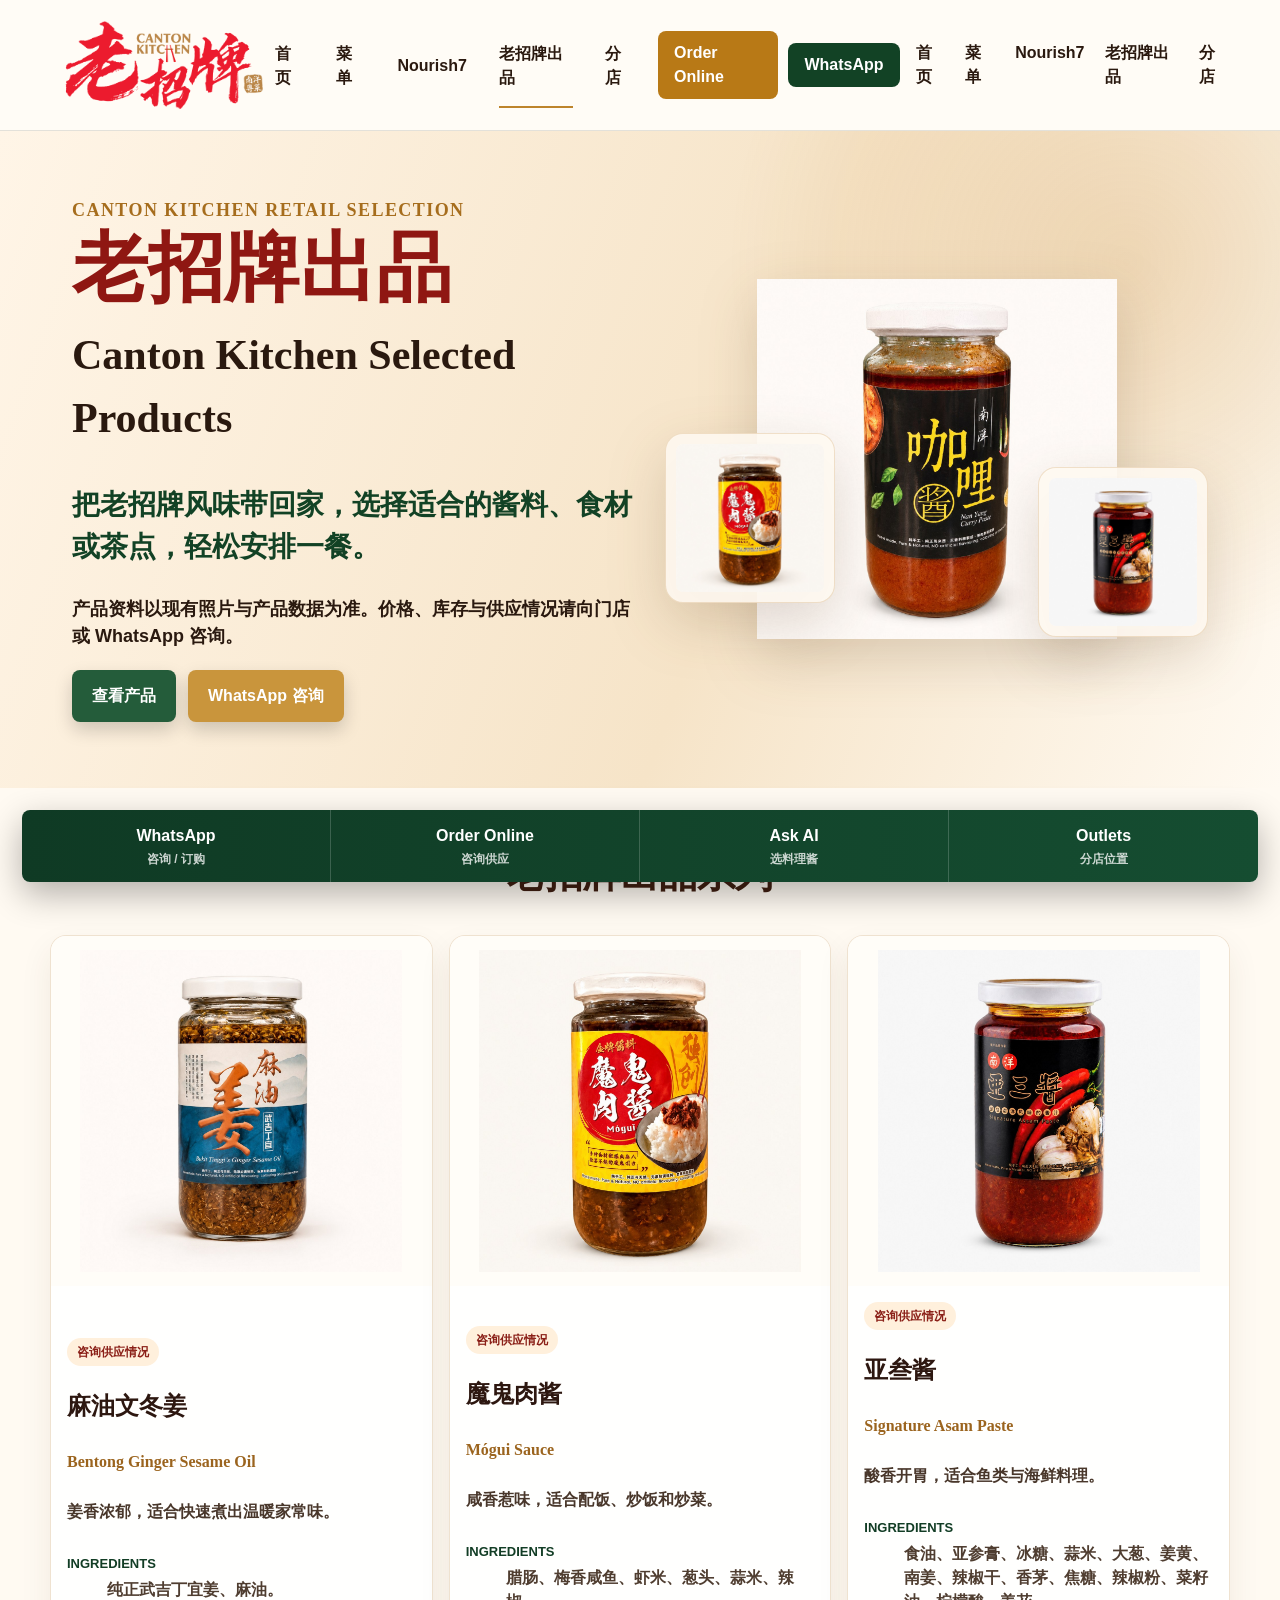
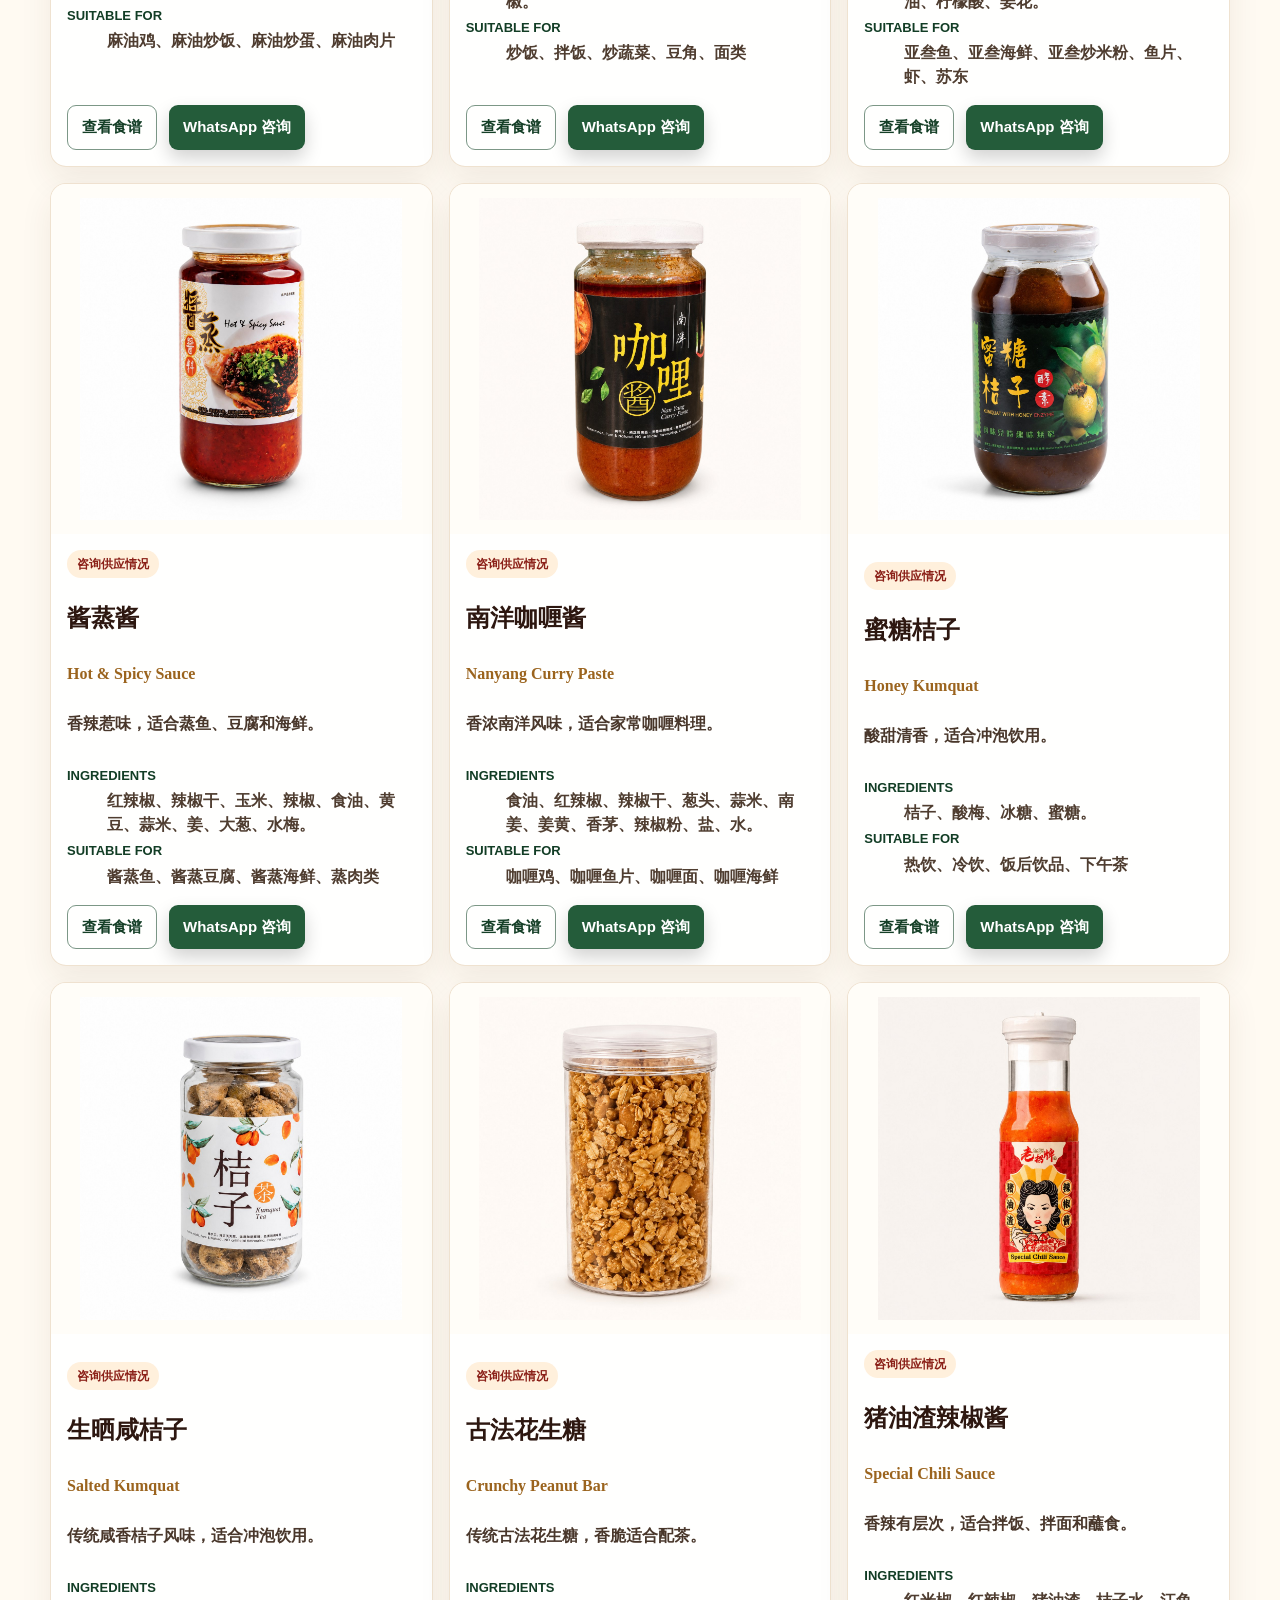
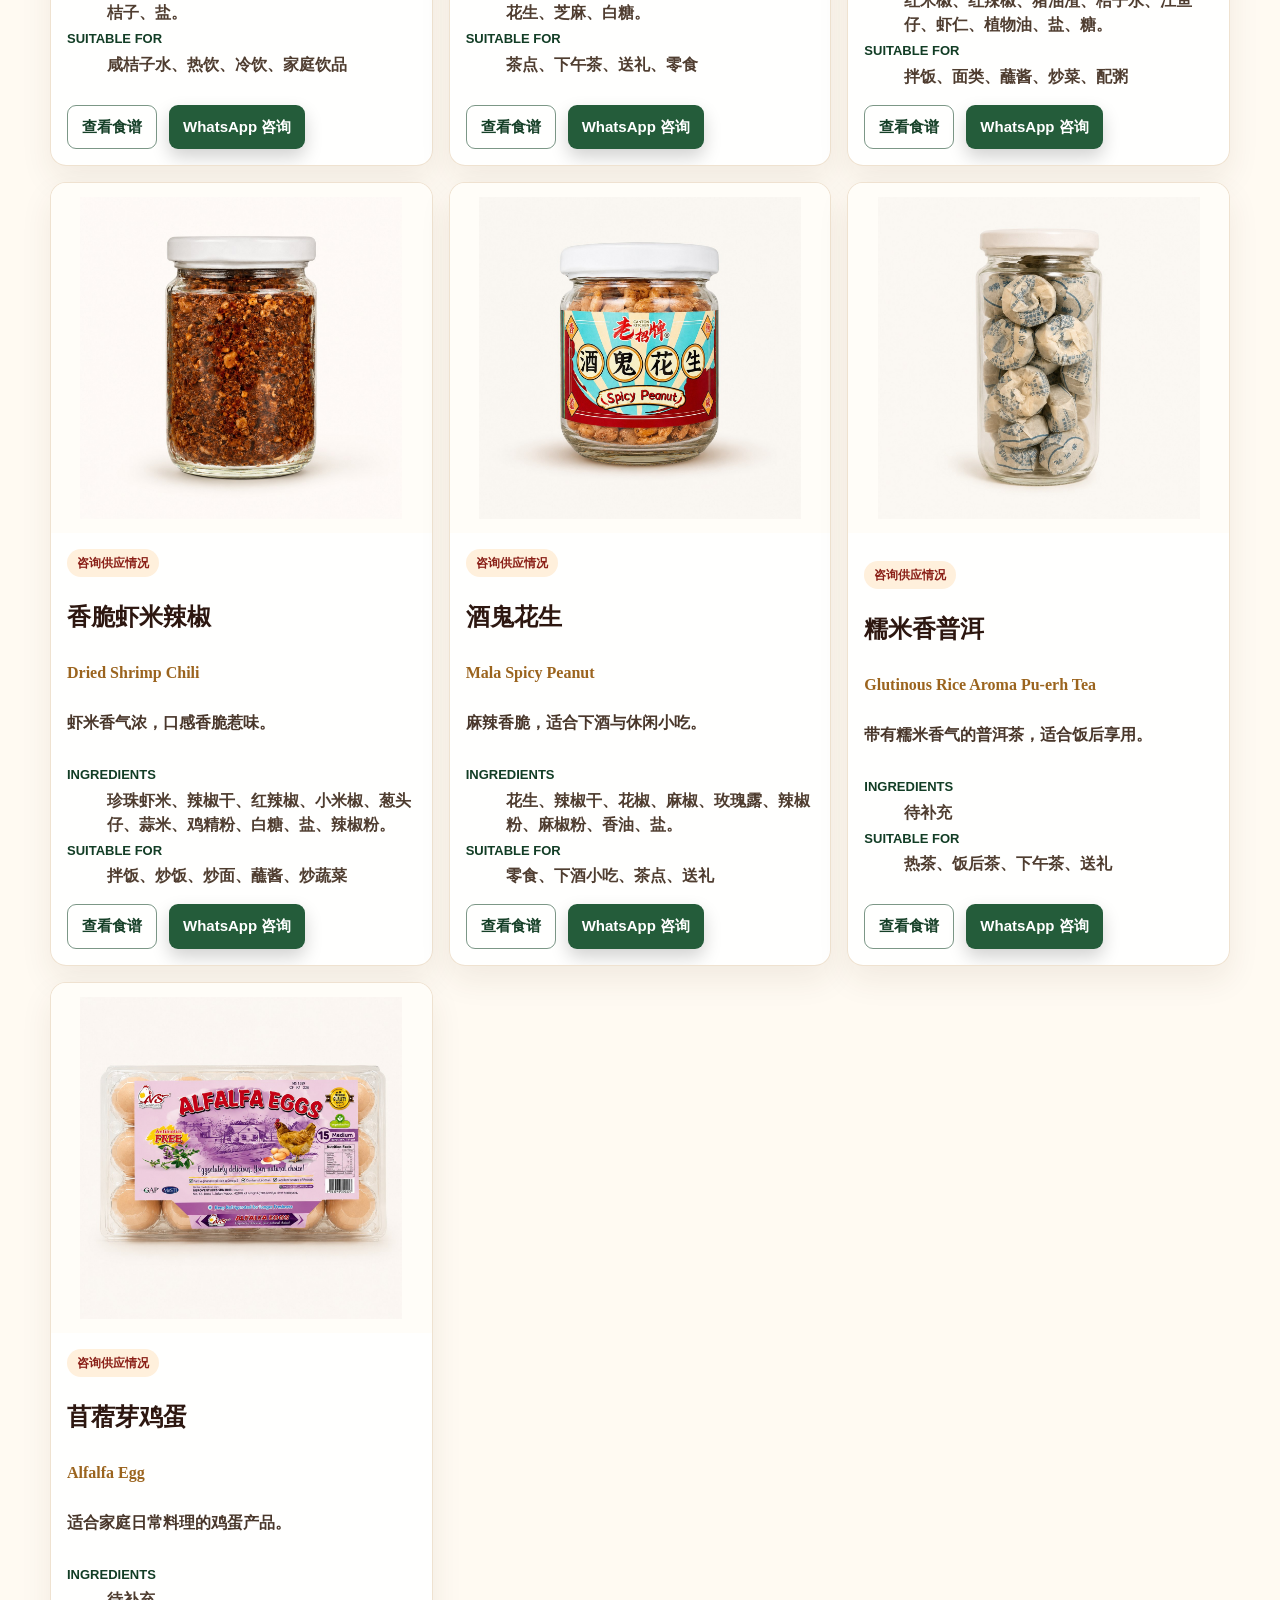
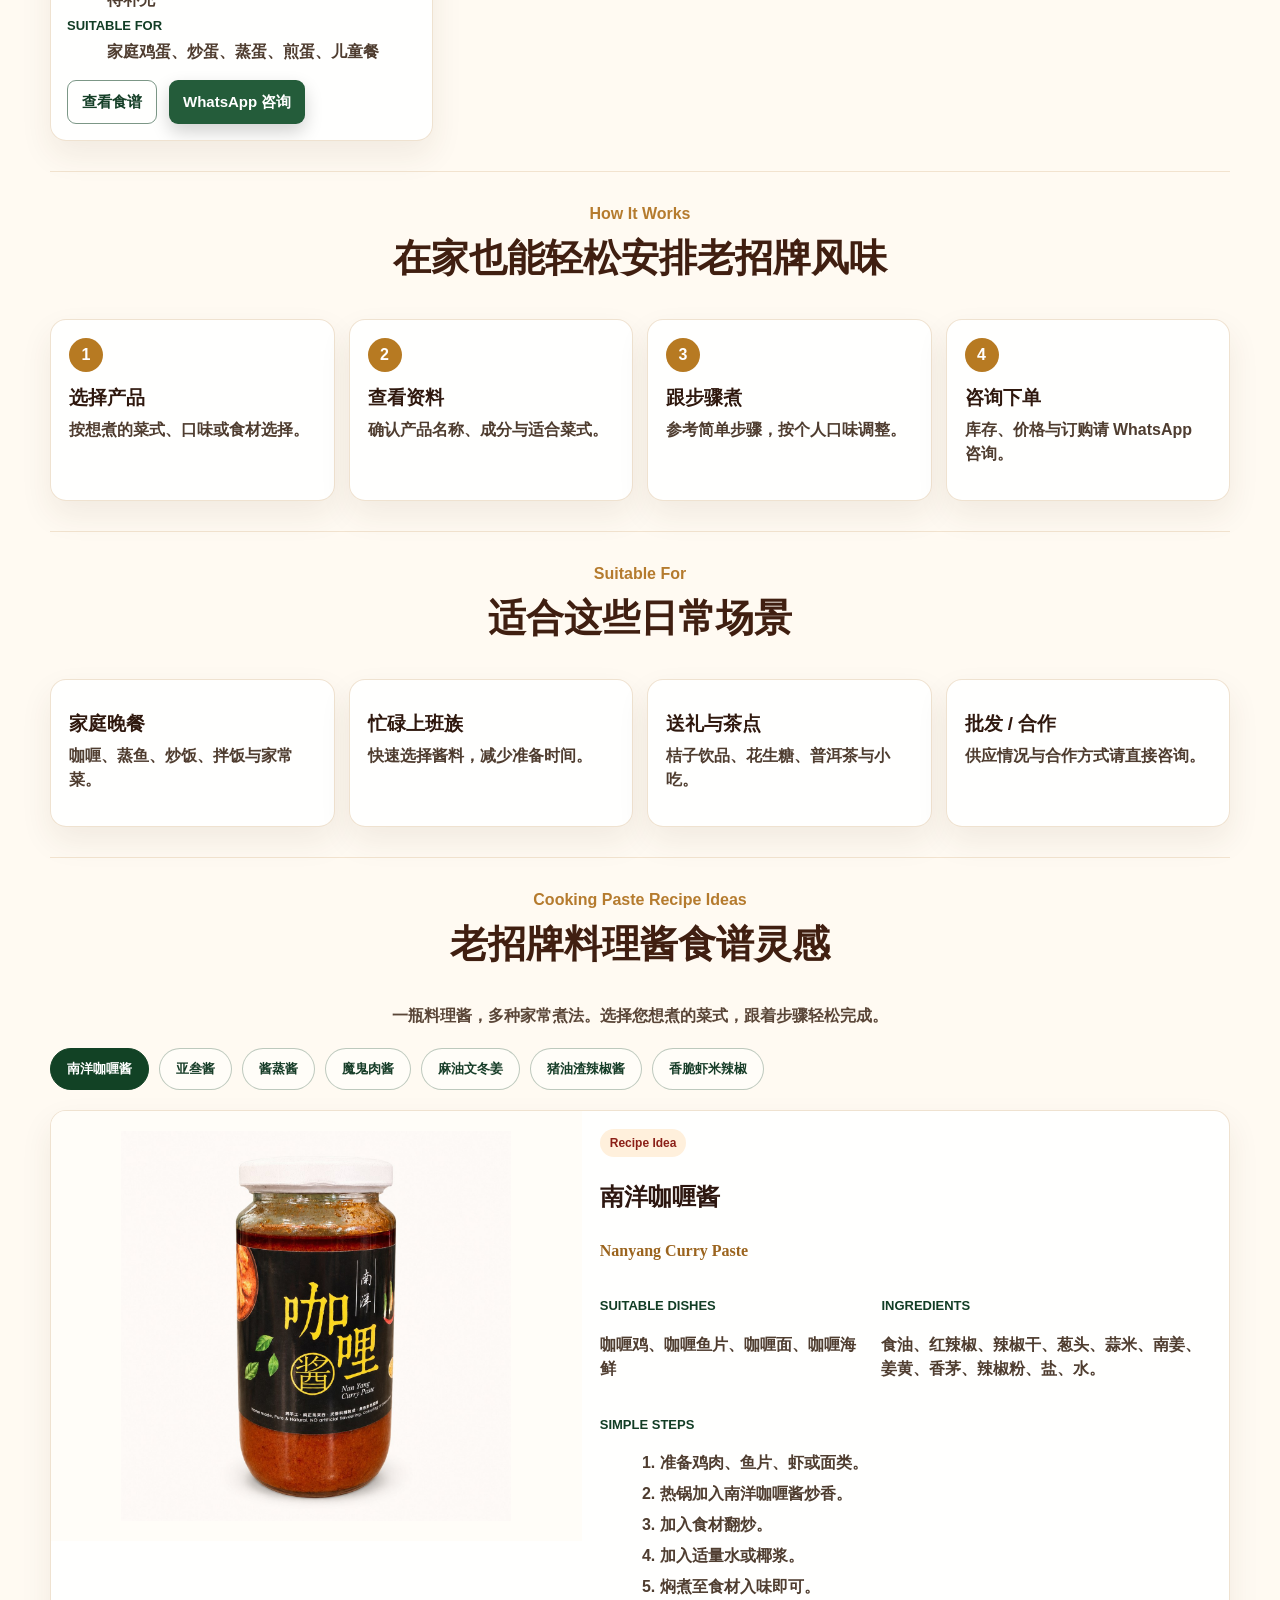
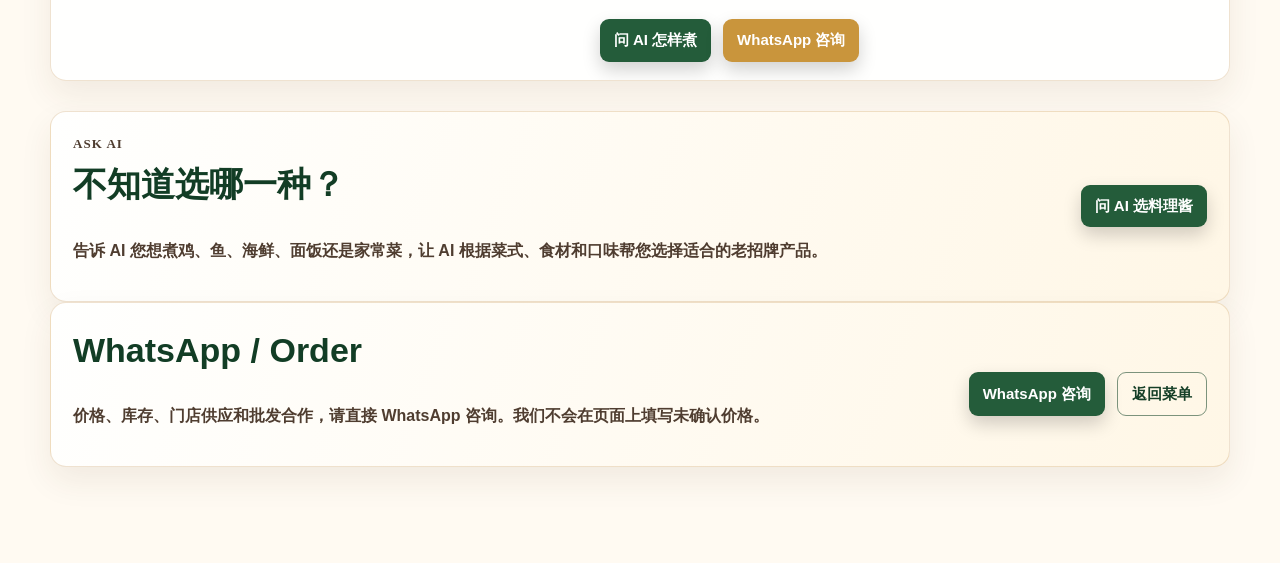
==== commit 2be63d24: "Add files via upload" ====
--- a/cooking-paste.html
+++ b/cooking-paste.html
@@ -1,4 +1,4 @@
-<!doctype html>
+﻿<!doctype html>
 <html lang="zh-Hans">
   <head>
     <meta charset="utf-8" />
@@ -24,7 +24,7 @@
       </nav>
       <div class="paste-head-actions">
         <a class="mini-btn mini-gold" href="https://cantonkitchen.feedme.vip" target="_blank" rel="noreferrer">Order Online</a>
-        <a class="mini-btn mini-green" href="https://wa.me/" target="_blank" rel="noreferrer">WhatsApp</a>
+        <a class="mini-btn mini-green" href="https://wa.me/60162786288" target="_blank" rel="noreferrer">WhatsApp</a>
       </div>
       <button class="menu-button" type="button" aria-label="Open menu" aria-expanded="false">
         <span></span><span></span><span></span>
@@ -48,7 +48,7 @@
           <p>产品资料以现有照片与产品数据为准。价格、库存与供应情况请向门店或 WhatsApp 咨询。</p>
           <div class="paste-actions">
             <a class="btn btn-green" href="#series">查看产品</a>
-            <a class="btn btn-gold" href="https://wa.me/" target="_blank" rel="noreferrer">WhatsApp 咨询</a>
+            <a class="btn btn-gold" href="https://wa.me/60162786288" target="_blank" rel="noreferrer">WhatsApp 咨询</a>
           </div>
         </div>
         <div class="paste-hero-media" aria-label="老招牌出品产品照片">
@@ -79,7 +79,7 @@
               </dl>
               <div class="card-actions">
                 <a class="btn btn-outline" href="#recipes" data-recipe-link="bentong-ginger-sesame-oil">查看食谱</a>
-                <a class="btn btn-green" href="https://wa.me/" target="_blank" rel="noreferrer">WhatsApp 咨询</a>
+                <a class="btn btn-green" href="https://wa.me/60162786288" target="_blank" rel="noreferrer">WhatsApp 咨询</a>
               </div>
             </div>
           </article>
@@ -99,7 +99,7 @@
               </dl>
               <div class="card-actions">
                 <a class="btn btn-outline" href="#recipes" data-recipe-link="mogui-sauce">查看食谱</a>
-                <a class="btn btn-green" href="https://wa.me/" target="_blank" rel="noreferrer">WhatsApp 咨询</a>
+                <a class="btn btn-green" href="https://wa.me/60162786288" target="_blank" rel="noreferrer">WhatsApp 咨询</a>
               </div>
             </div>
           </article>
@@ -119,7 +119,7 @@
               </dl>
               <div class="card-actions">
                 <a class="btn btn-outline" href="#recipes" data-recipe-link="signature-asam-paste">查看食谱</a>
-                <a class="btn btn-green" href="https://wa.me/" target="_blank" rel="noreferrer">WhatsApp 咨询</a>
+                <a class="btn btn-green" href="https://wa.me/60162786288" target="_blank" rel="noreferrer">WhatsApp 咨询</a>
               </div>
             </div>
           </article>
@@ -139,7 +139,7 @@
               </dl>
               <div class="card-actions">
                 <a class="btn btn-outline" href="#recipes" data-recipe-link="hot-spicy-sauce">查看食谱</a>
-                <a class="btn btn-green" href="https://wa.me/" target="_blank" rel="noreferrer">WhatsApp 咨询</a>
+                <a class="btn btn-green" href="https://wa.me/60162786288" target="_blank" rel="noreferrer">WhatsApp 咨询</a>
               </div>
             </div>
           </article>
@@ -159,7 +159,7 @@
               </dl>
               <div class="card-actions">
                 <a class="btn btn-outline" href="#recipes" data-recipe-link="nanyang-curry-paste">查看食谱</a>
-                <a class="btn btn-green" href="https://wa.me/" target="_blank" rel="noreferrer">WhatsApp 咨询</a>
+                <a class="btn btn-green" href="https://wa.me/60162786288" target="_blank" rel="noreferrer">WhatsApp 咨询</a>
               </div>
             </div>
           </article>
@@ -179,7 +179,7 @@
               </dl>
               <div class="card-actions">
                 <a class="btn btn-outline" href="#recipes" data-recipe-link="honey-kumquat">查看食谱</a>
-                <a class="btn btn-green" href="https://wa.me/" target="_blank" rel="noreferrer">WhatsApp 咨询</a>
+                <a class="btn btn-green" href="https://wa.me/60162786288" target="_blank" rel="noreferrer">WhatsApp 咨询</a>
               </div>
             </div>
           </article>
@@ -199,7 +199,7 @@
               </dl>
               <div class="card-actions">
                 <a class="btn btn-outline" href="#recipes" data-recipe-link="salted-kumquat">查看食谱</a>
-                <a class="btn btn-green" href="https://wa.me/" target="_blank" rel="noreferrer">WhatsApp 咨询</a>
+                <a class="btn btn-green" href="https://wa.me/60162786288" target="_blank" rel="noreferrer">WhatsApp 咨询</a>
               </div>
             </div>
           </article>
@@ -219,7 +219,7 @@
               </dl>
               <div class="card-actions">
                 <a class="btn btn-outline" href="#recipes" data-recipe-link="crunchy-peanut-bar">查看食谱</a>
-                <a class="btn btn-green" href="https://wa.me/" target="_blank" rel="noreferrer">WhatsApp 咨询</a>
+                <a class="btn btn-green" href="https://wa.me/60162786288" target="_blank" rel="noreferrer">WhatsApp 咨询</a>
               </div>
             </div>
           </article>
@@ -239,7 +239,7 @@
               </dl>
               <div class="card-actions">
                 <a class="btn btn-outline" href="#recipes" data-recipe-link="special-chili-sauce">查看食谱</a>
-                <a class="btn btn-green" href="https://wa.me/" target="_blank" rel="noreferrer">WhatsApp 咨询</a>
+                <a class="btn btn-green" href="https://wa.me/60162786288" target="_blank" rel="noreferrer">WhatsApp 咨询</a>
               </div>
             </div>
           </article>
@@ -259,7 +259,7 @@
               </dl>
               <div class="card-actions">
                 <a class="btn btn-outline" href="#recipes" data-recipe-link="dried-shrimp-chili">查看食谱</a>
-                <a class="btn btn-green" href="https://wa.me/" target="_blank" rel="noreferrer">WhatsApp 咨询</a>
+                <a class="btn btn-green" href="https://wa.me/60162786288" target="_blank" rel="noreferrer">WhatsApp 咨询</a>
               </div>
             </div>
           </article>
@@ -279,7 +279,7 @@
               </dl>
               <div class="card-actions">
                 <a class="btn btn-outline" href="#recipes" data-recipe-link="mala-spicy-peanut">查看食谱</a>
-                <a class="btn btn-green" href="https://wa.me/" target="_blank" rel="noreferrer">WhatsApp 咨询</a>
+                <a class="btn btn-green" href="https://wa.me/60162786288" target="_blank" rel="noreferrer">WhatsApp 咨询</a>
               </div>
             </div>
           </article>
@@ -299,7 +299,7 @@
               </dl>
               <div class="card-actions">
                 <a class="btn btn-outline" href="#recipes" data-recipe-link="glutinous-rice-aroma-puerh-tea">查看食谱</a>
-                <a class="btn btn-green" href="https://wa.me/" target="_blank" rel="noreferrer">WhatsApp 咨询</a>
+                <a class="btn btn-green" href="https://wa.me/60162786288" target="_blank" rel="noreferrer">WhatsApp 咨询</a>
               </div>
             </div>
           </article>
@@ -319,7 +319,7 @@
               </dl>
               <div class="card-actions">
                 <a class="btn btn-outline" href="#recipes" data-recipe-link="alfalfa-egg">查看食谱</a>
-                <a class="btn btn-green" href="https://wa.me/" target="_blank" rel="noreferrer">WhatsApp 咨询</a>
+                <a class="btn btn-green" href="https://wa.me/60162786288" target="_blank" rel="noreferrer">WhatsApp 咨询</a>
               </div>
             </div>
           </article>
@@ -393,7 +393,7 @@
             </ol>
             <div class="card-actions">
               <a class="btn btn-green" href="#ai-selection">问 AI 怎样煮</a>
-              <a class="btn btn-gold" href="https://wa.me/" target="_blank" rel="noreferrer">WhatsApp 咨询</a>
+              <a class="btn btn-gold" href="https://wa.me/60162786288" target="_blank" rel="noreferrer">WhatsApp 咨询</a>
             </div>
           </div>
         </article>
@@ -414,14 +414,14 @@
           <p>价格、库存、门店供应和批发合作，请直接 WhatsApp 咨询。我们不会在页面上填写未确认价格。</p>
         </div>
         <div class="order-actions">
-          <a class="btn btn-green" href="https://wa.me/" target="_blank" rel="noreferrer">WhatsApp 咨询</a>
+          <a class="btn btn-green" href="https://wa.me/60162786288" target="_blank" rel="noreferrer">WhatsApp 咨询</a>
           <a class="btn btn-outline" href="menu.html">返回菜单</a>
         </div>
       </section>
     </main>
 
     <footer class="menu-action-footer paste-footer">
-      <a href="https://wa.me/" target="_blank" rel="noreferrer">WhatsApp<small>咨询 / 订购</small></a>
+      <a href="https://wa.me/60162786288" target="_blank" rel="noreferrer">WhatsApp<small>咨询 / 订购</small></a>
       <a href="https://cantonkitchen.feedme.vip" target="_blank" rel="noreferrer">Order Online<small>咨询供应</small></a>
       <a href="#ai-selection">Ask AI<small>选料理酱</small></a>
       <a href="index.html#branches">Outlets<small>分店位置</small></a>
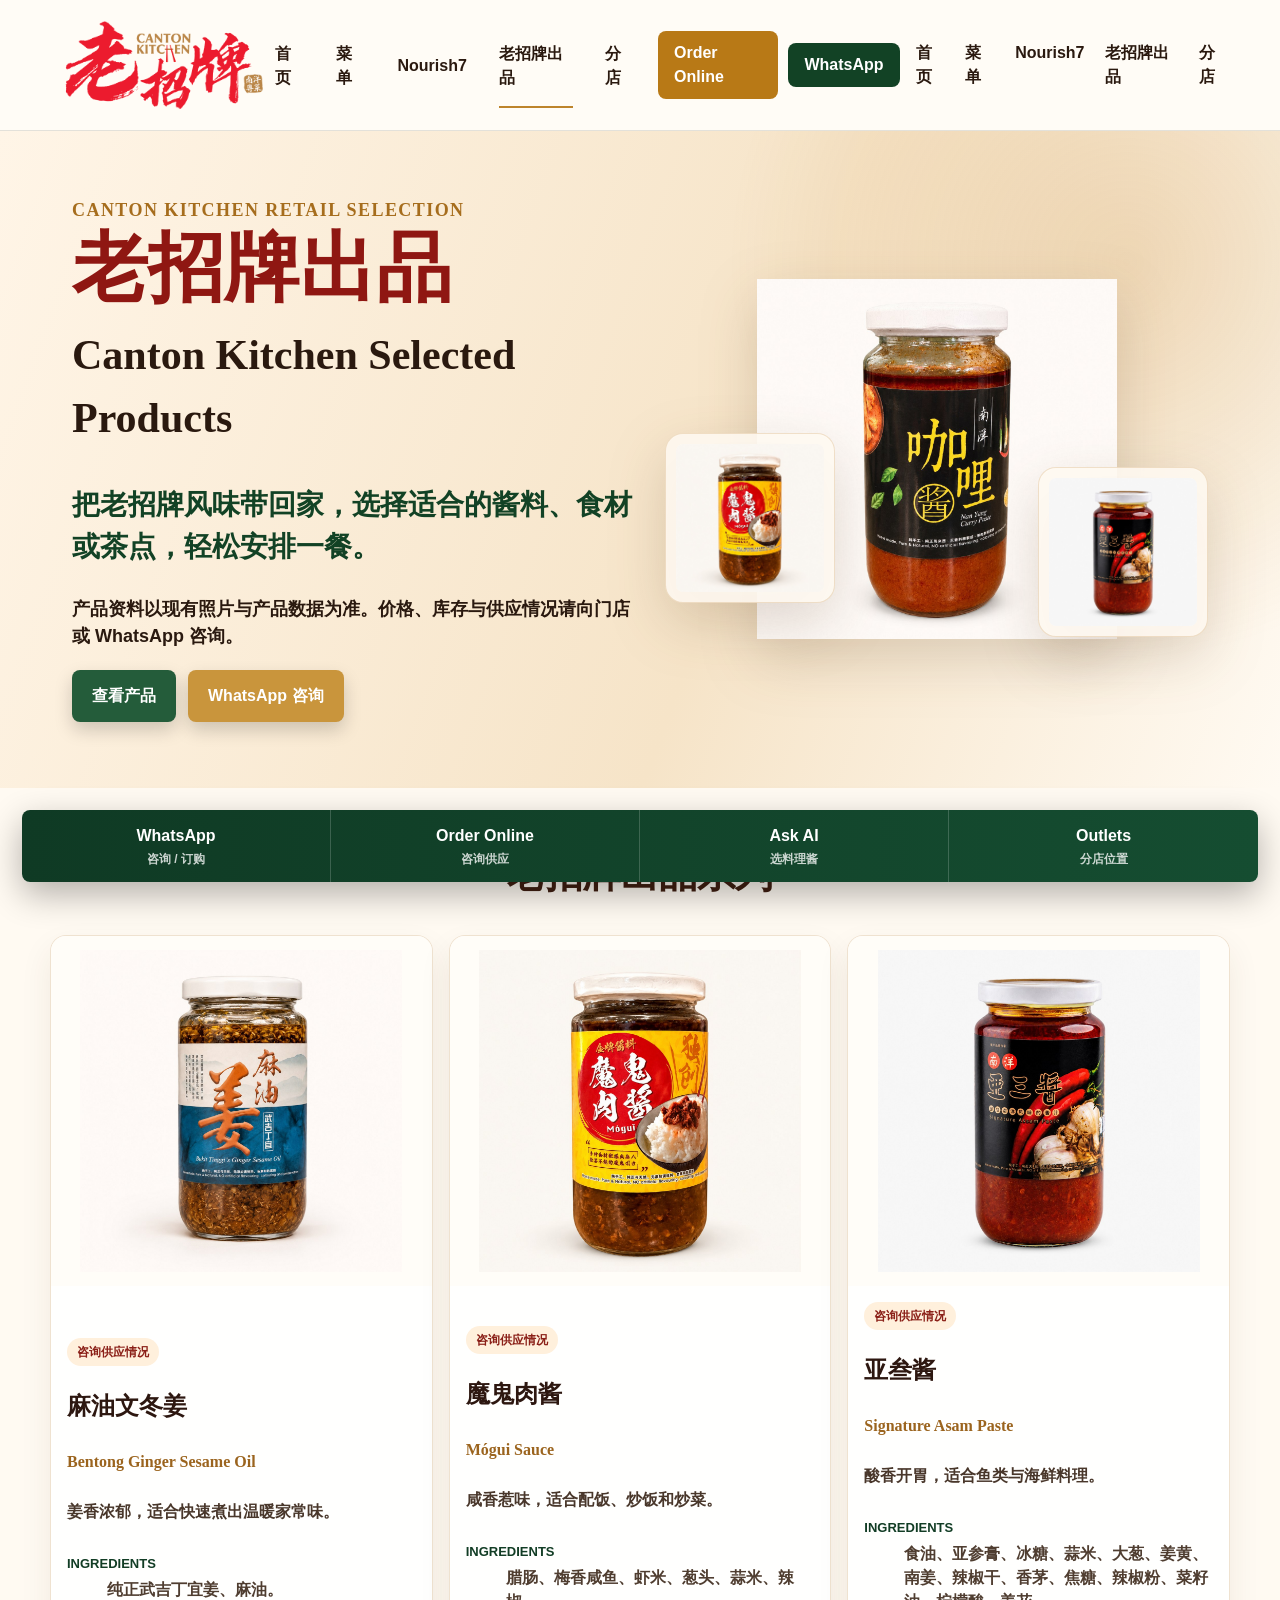
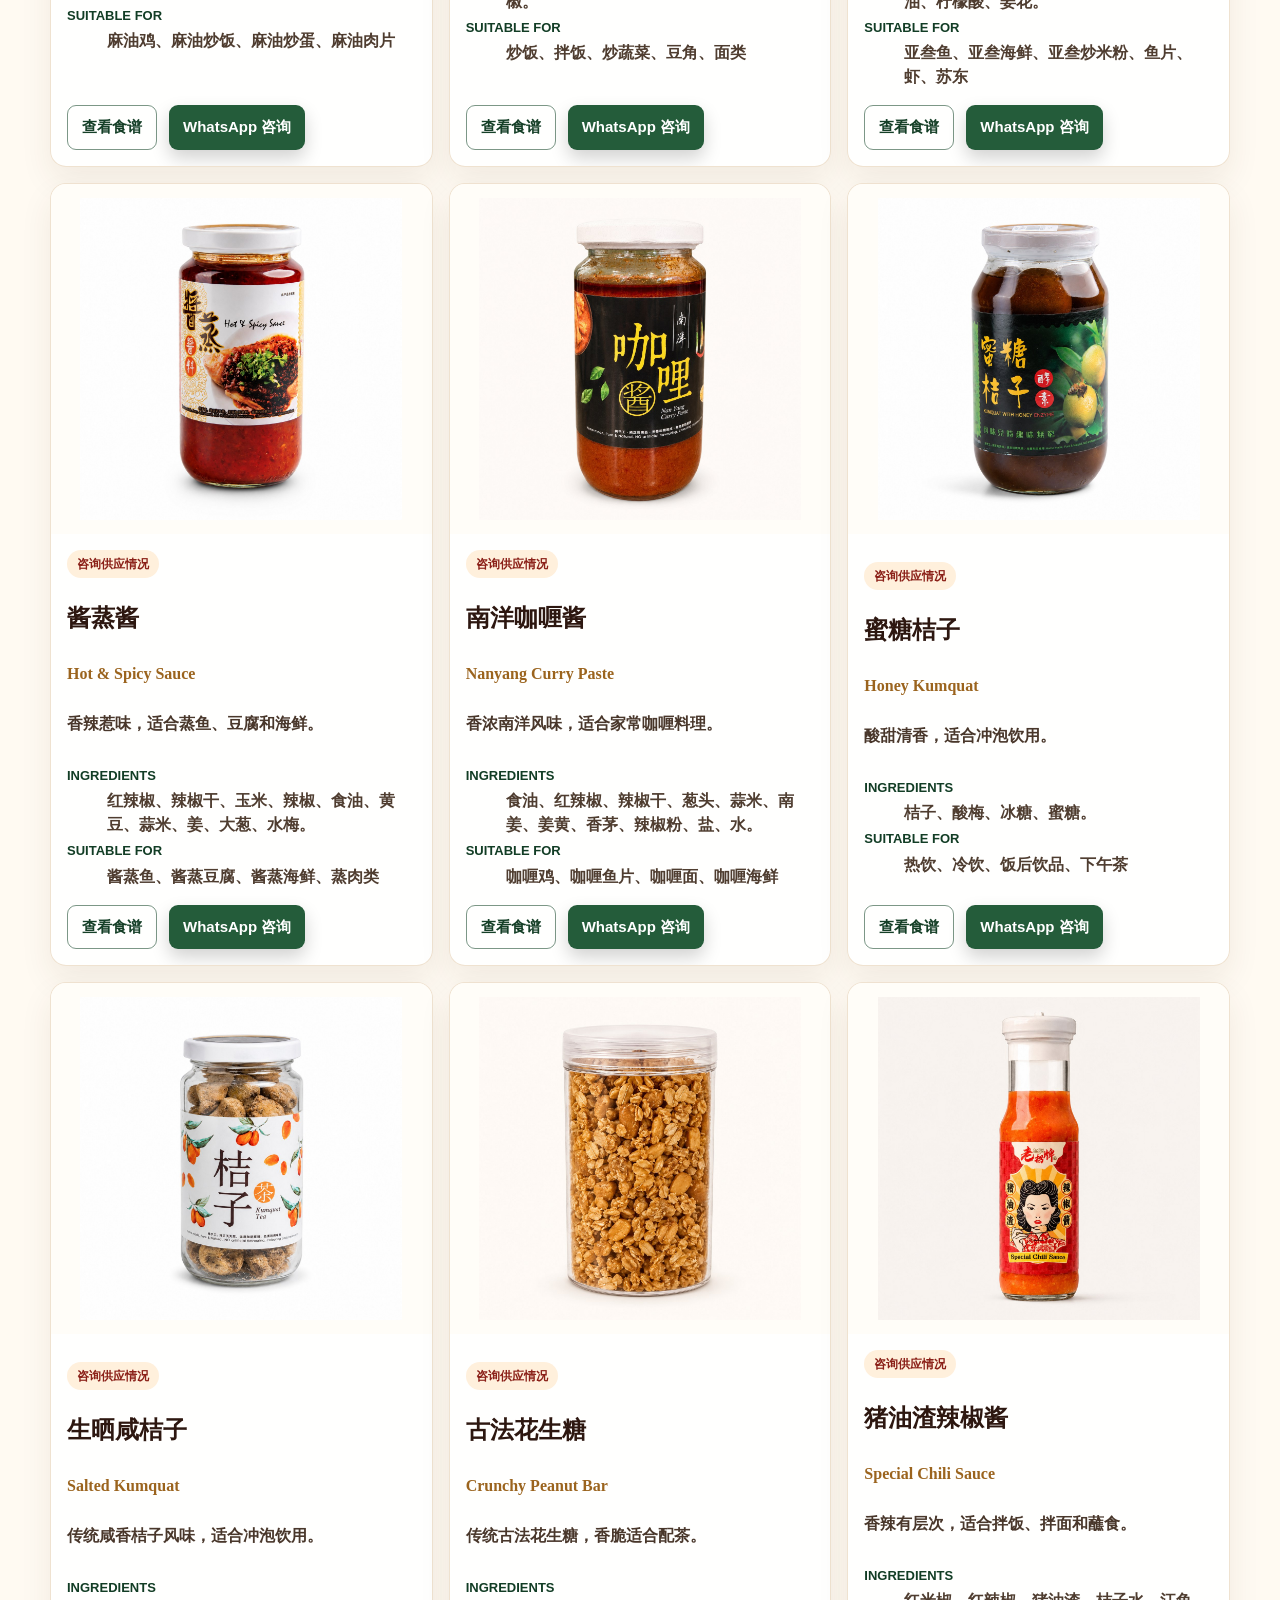
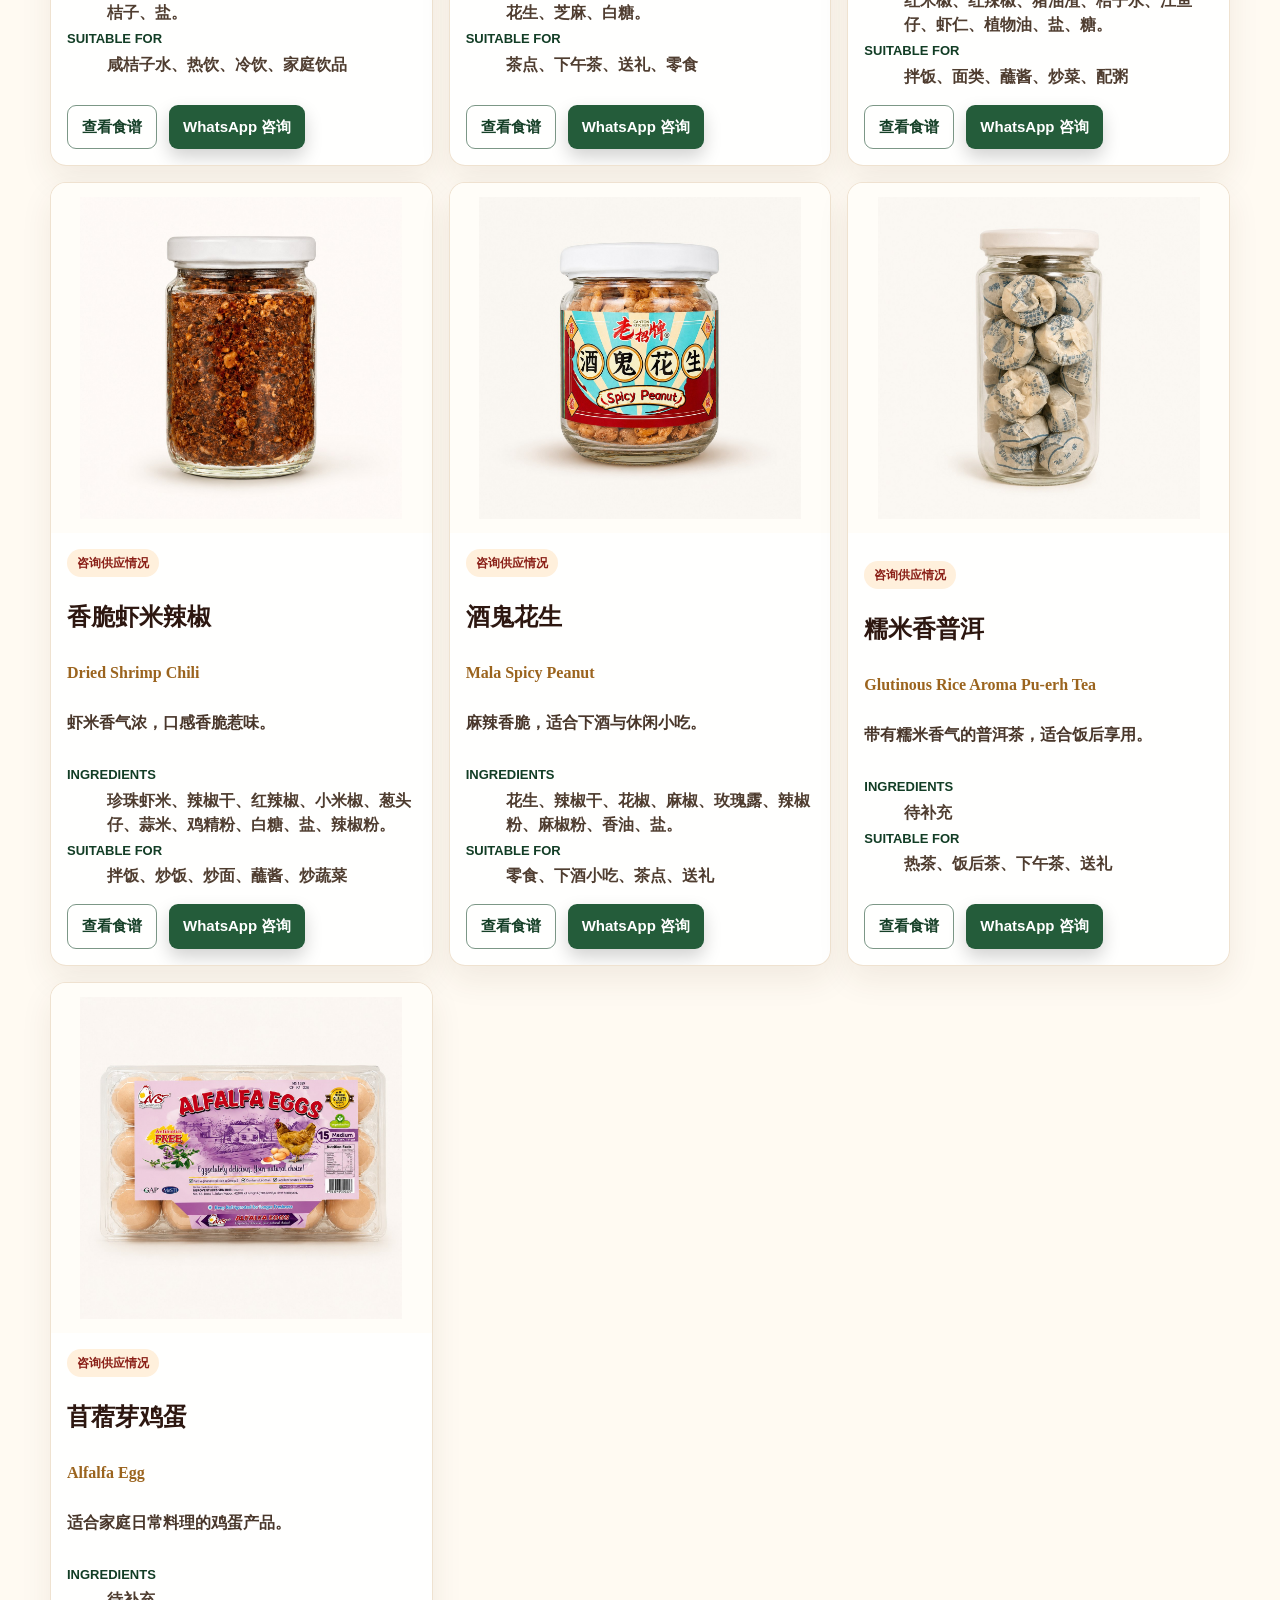
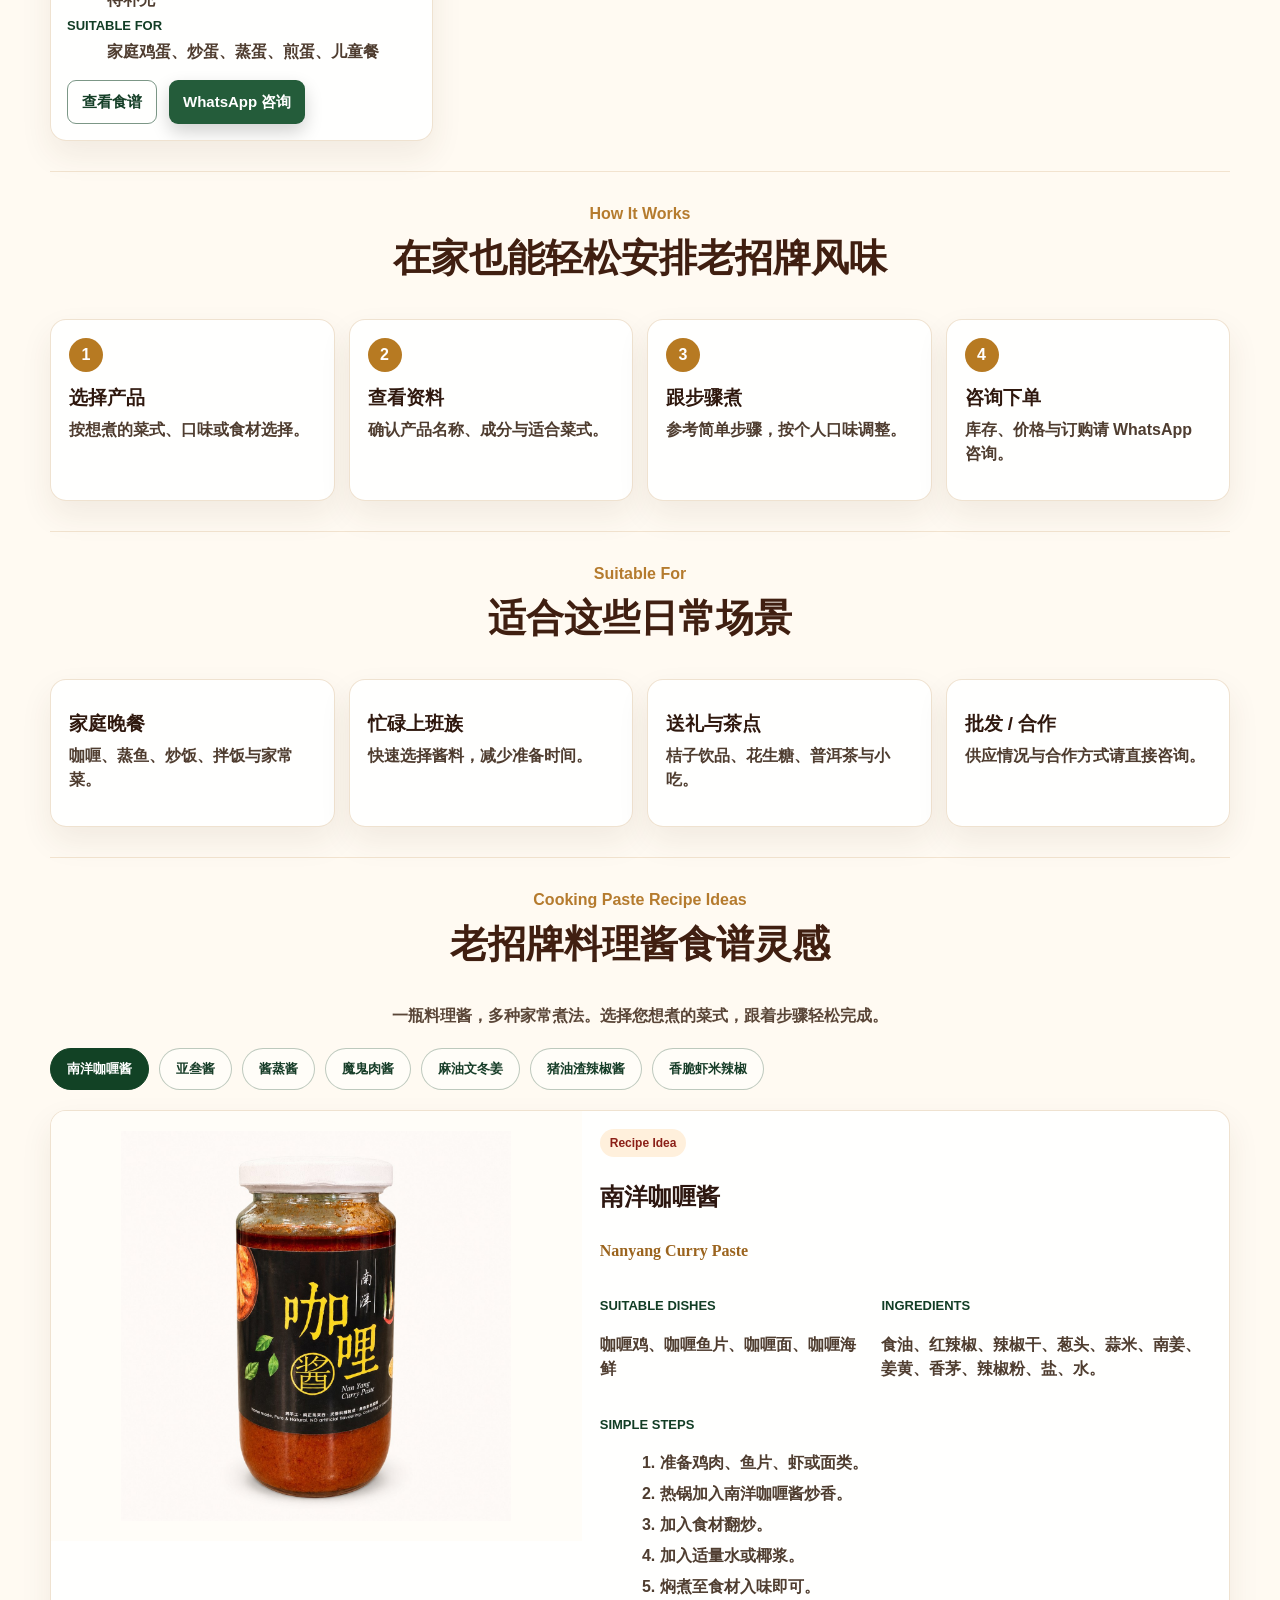
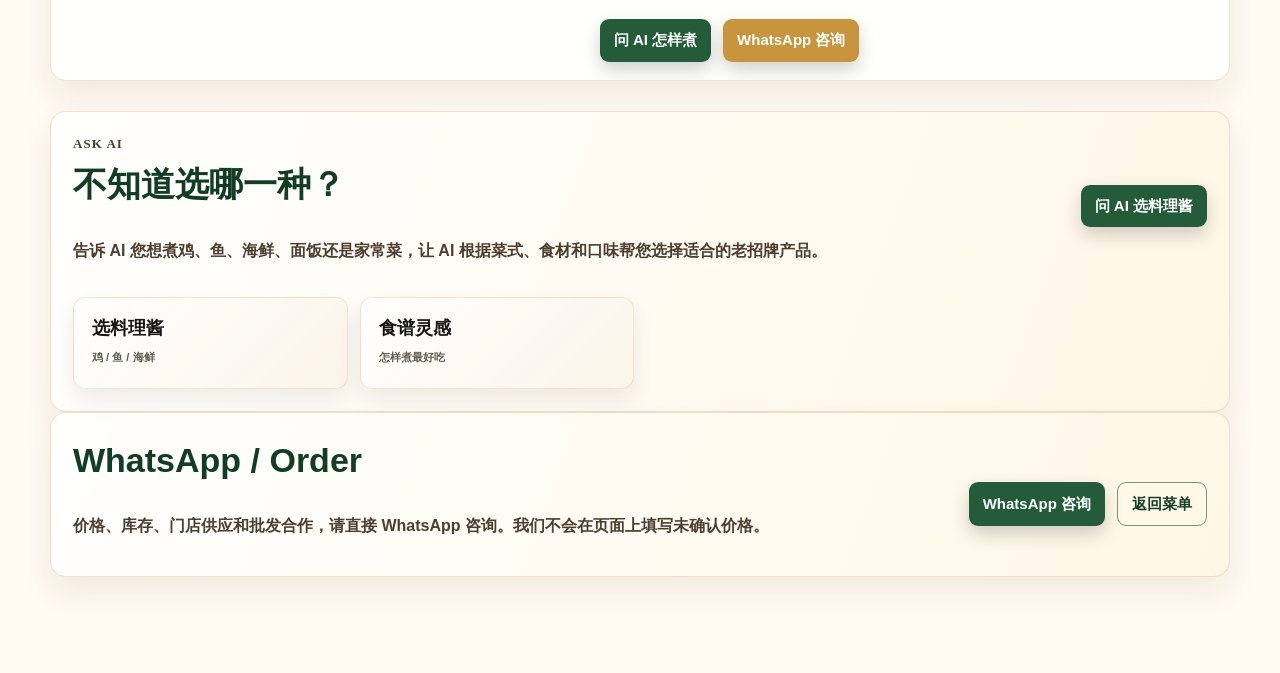
==== commit 3821f9eb: "Add files via upload" ====
--- a/cooking-paste.html
+++ b/cooking-paste.html
@@ -392,7 +392,7 @@
               <li>焖煮至食材入味即可。</li>
             </ol>
             <div class="card-actions">
-              <a class="btn btn-green" href="#ai-selection">问 AI 怎样煮</a>
+              <a class="btn btn-green" id="recipe-ai-link" href="#ai-selection" data-chatbase-message="请用南洋咖喱酱推荐一道简单家常做法">问 AI 怎样煮</a>
               <a class="btn btn-gold" href="https://wa.me/60162786288" target="_blank" rel="noreferrer">WhatsApp 咨询</a>
             </div>
           </div>
@@ -405,7 +405,9 @@
           <h2>不知道选哪一种？</h2>
           <p>告诉 AI 您想煮鸡、鱼、海鲜、面饭还是家常菜，让 AI 根据菜式、食材和口味帮您选择适合的老招牌产品。</p>
         </div>
-        <a class="btn btn-green" href="#recipes">问 AI 选料理酱</a>
+        <a class="btn btn-green" href="#recipes" data-chatbase-message="我想了解老招牌出品料理酱，请根据我想煮的菜推荐">问 AI 选料理酱</a>
+        <div class="ai-action-grid" data-chatbase-actions="paste"></div>
+        <p class="chatbase-fallback" data-chatbase-fallback hidden></p>
       </section>
 
       <section id="order" class="paste-section order-cta">
@@ -423,11 +425,13 @@
     <footer class="menu-action-footer paste-footer">
       <a href="https://wa.me/60162786288" target="_blank" rel="noreferrer">WhatsApp<small>咨询 / 订购</small></a>
       <a href="https://cantonkitchen.feedme.vip" target="_blank" rel="noreferrer">Order Online<small>咨询供应</small></a>
-      <a href="#ai-selection">Ask AI<small>选料理酱</small></a>
+      <a href="#ai-selection" data-chatbase-message="我想了解老招牌出品料理酱，请根据我想煮的菜推荐">Ask AI<small>选料理酱</small></a>
       <a href="index.html#branches">Outlets<small>分店位置</small></a>
     </footer>
 
     <script src="script.js"></script>
+    <script src="chatbase-actions.config.js"></script>
+    <script src="chatbase-actions.js"></script>
     <script>
       const recipeData = {
         "nanyang-curry-paste": {
@@ -544,6 +548,7 @@
       const recipeDishes = document.getElementById("recipe-dishes");
       const recipeIngredients = document.getElementById("recipe-ingredients");
       const recipeSteps = document.getElementById("recipe-steps");
+      const recipeAiLink = document.getElementById("recipe-ai-link");
 
       function showRecipe(id) {
         const recipe = recipeData[id];
@@ -556,6 +561,7 @@
         recipeDishes.textContent = recipe.dishes;
         recipeIngredients.textContent = recipe.ingredients;
         recipeSteps.innerHTML = recipe.steps.map((step) => `<li>${step}</li>`).join("");
+        recipeAiLink.dataset.chatbaseMessage = `请用${recipe.title}（${recipe.english}）推荐一道简单家常做法。适合菜式：${recipe.dishes}。请给我步骤。`;
       }
 
       tabs.forEach((tab) => {
--- a/styles.css
+++ b/styles.css
@@ -294,6 +294,103 @@
   color: var(--red);
 }
 
+.ai-action-section {
+  width: min(1180px, calc(100% - 28px));
+  margin: 18px auto 0;
+  padding: 22px;
+  background: rgba(255, 255, 255, 0.74);
+  border: 1px solid var(--line);
+  border-radius: 12px;
+  box-shadow: 0 14px 32px rgba(26, 20, 10, 0.08);
+}
+
+.ai-action-head {
+  display: flex;
+  align-items: end;
+  justify-content: space-between;
+  gap: 14px;
+  margin-bottom: 14px;
+}
+
+.ai-action-head h2 {
+  margin-bottom: 2px;
+  font-size: clamp(24px, 4vw, 34px);
+}
+
+.ai-action-head p {
+  margin: 0;
+  color: var(--muted);
+  font-weight: 800;
+}
+
+.ai-action-grid {
+  display: grid;
+  grid-template-columns: repeat(2, minmax(0, 1fr));
+  gap: 12px;
+}
+
+.ai-action-card {
+  display: grid;
+  gap: 6px;
+  min-height: 92px;
+  padding: 18px;
+  text-align: left;
+  color: var(--ink);
+  background: linear-gradient(135deg, rgba(255, 255, 255, 0.98), rgba(250, 243, 231, 0.95));
+  border: 1px solid rgba(201, 149, 60, 0.22);
+  border-radius: 12px;
+  box-shadow: 0 10px 22px rgba(26, 20, 10, 0.08);
+  cursor: pointer;
+  transition: transform 0.18s ease, box-shadow 0.18s ease, border-color 0.18s ease;
+}
+
+.ai-action-card:hover,
+.ai-action-card:focus-visible {
+  border-color: rgba(23, 63, 42, 0.34);
+  box-shadow: 0 16px 28px rgba(26, 20, 10, 0.14);
+  transform: translateY(-2px);
+  outline: none;
+}
+
+.ai-action-card:active {
+  transform: translateY(0) scale(0.98);
+}
+
+.ai-action-card strong {
+  font-size: 18px;
+}
+
+.ai-action-card small {
+  color: var(--muted);
+  font-weight: 800;
+}
+
+.chatbase-fallback {
+  width: min(1180px, calc(100% - 28px));
+  margin: 12px auto 0;
+  padding: 12px 14px;
+  color: var(--green);
+  background: #eef5ee;
+  border: 1px solid rgba(23, 63, 42, 0.18);
+  border-radius: 8px;
+  font-weight: 800;
+}
+
+.assistant-band .ai-action-grid,
+.top10-ai .ai-action-grid,
+.ai-cta .ai-action-grid,
+.cta-panel .ai-action-grid,
+.final-ask .ai-action-grid,
+.menu-ai .ai-action-grid,
+.menu-ai .chatbase-fallback,
+.top10-ai .chatbase-fallback,
+.ai-cta .chatbase-fallback,
+.cta-panel .chatbase-fallback,
+.final-ask .chatbase-fallback {
+  grid-column: 1 / -1;
+  width: 100%;
+}
+
 .section {
   padding: 28px 0;
 }
@@ -589,6 +686,10 @@
     gap: 18px;
   }
 
+  .ai-action-grid {
+    grid-template-columns: repeat(4, minmax(0, 1fr));
+  }
+
   .dish-grid,
   .branch-grid {
     grid-template-columns: repeat(3, minmax(0, 1fr));
@@ -619,6 +720,18 @@
 }
 
 @media (max-width: 520px) {
+  .ai-action-section {
+    padding: 16px;
+  }
+
+  .ai-action-head {
+    display: block;
+  }
+
+  .ai-action-grid {
+    grid-template-columns: 1fr;
+  }
+
   .hero {
     min-height: 620px;
   }
